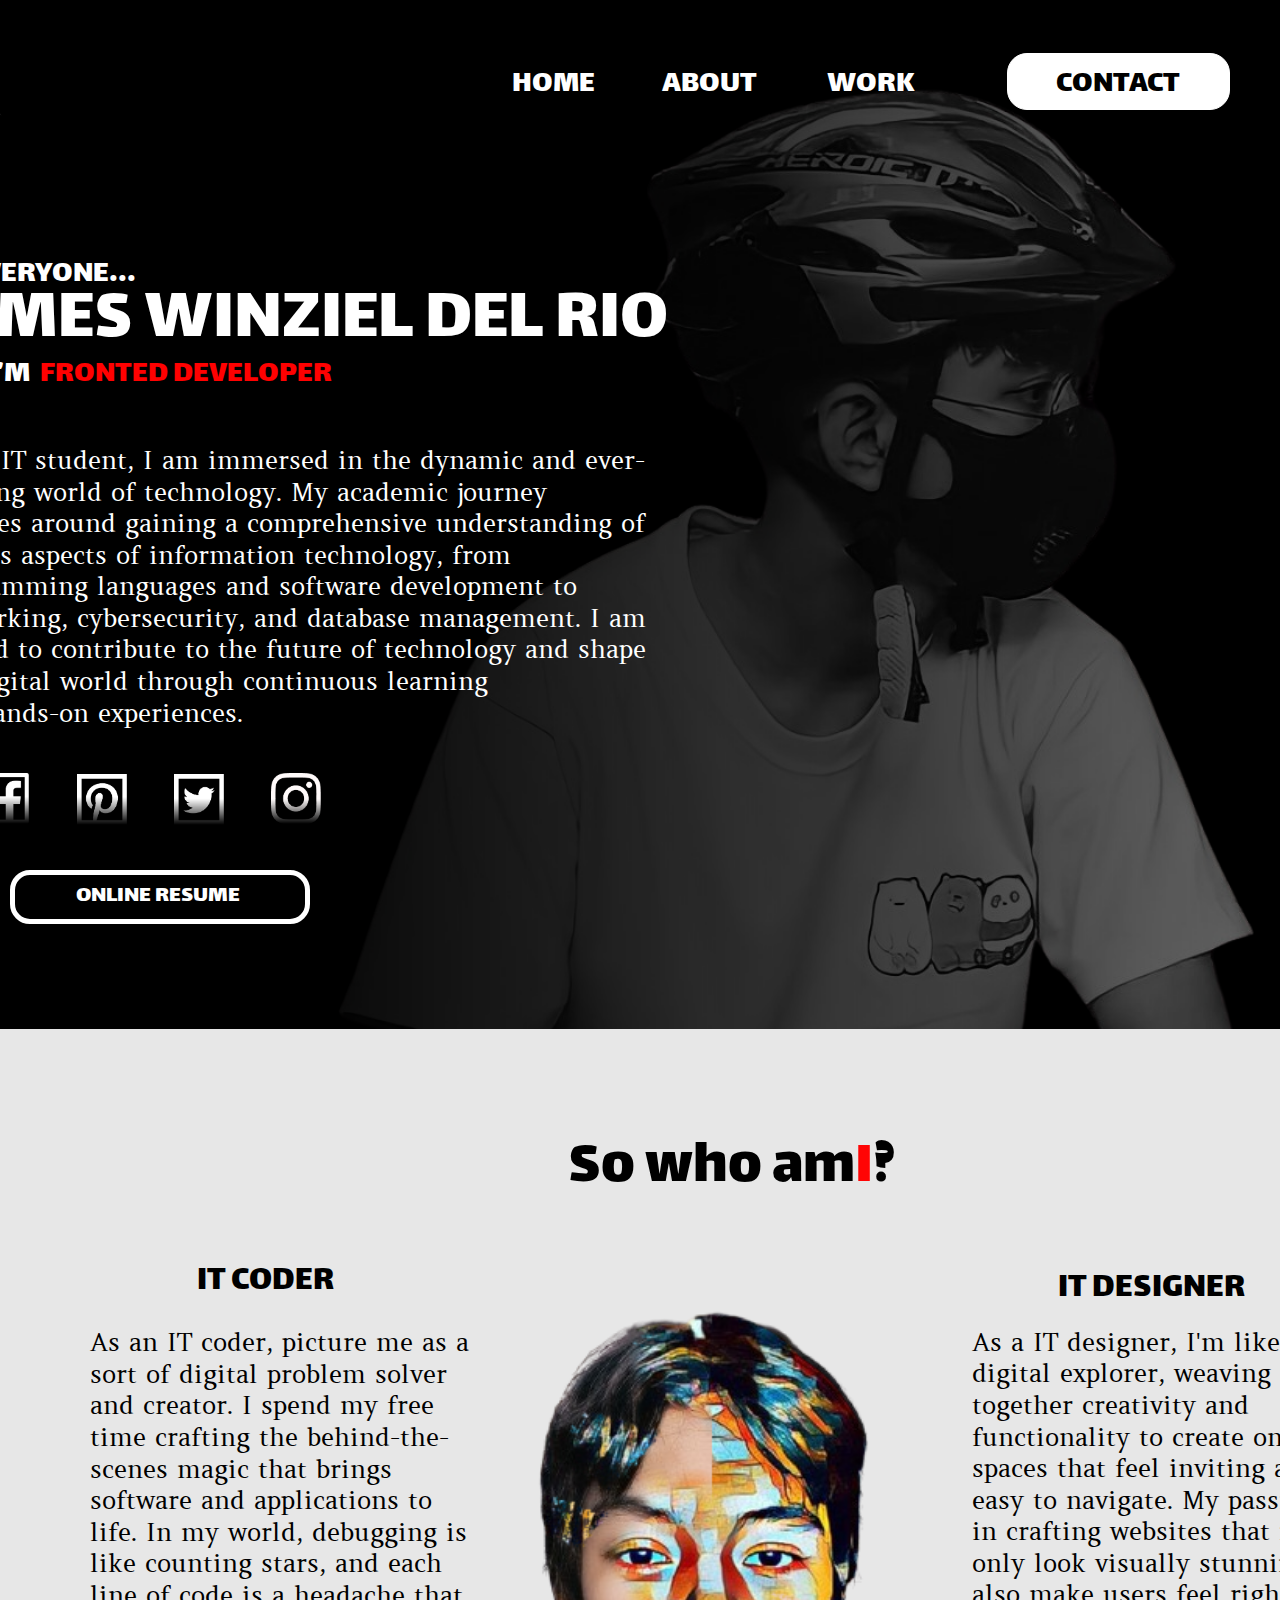
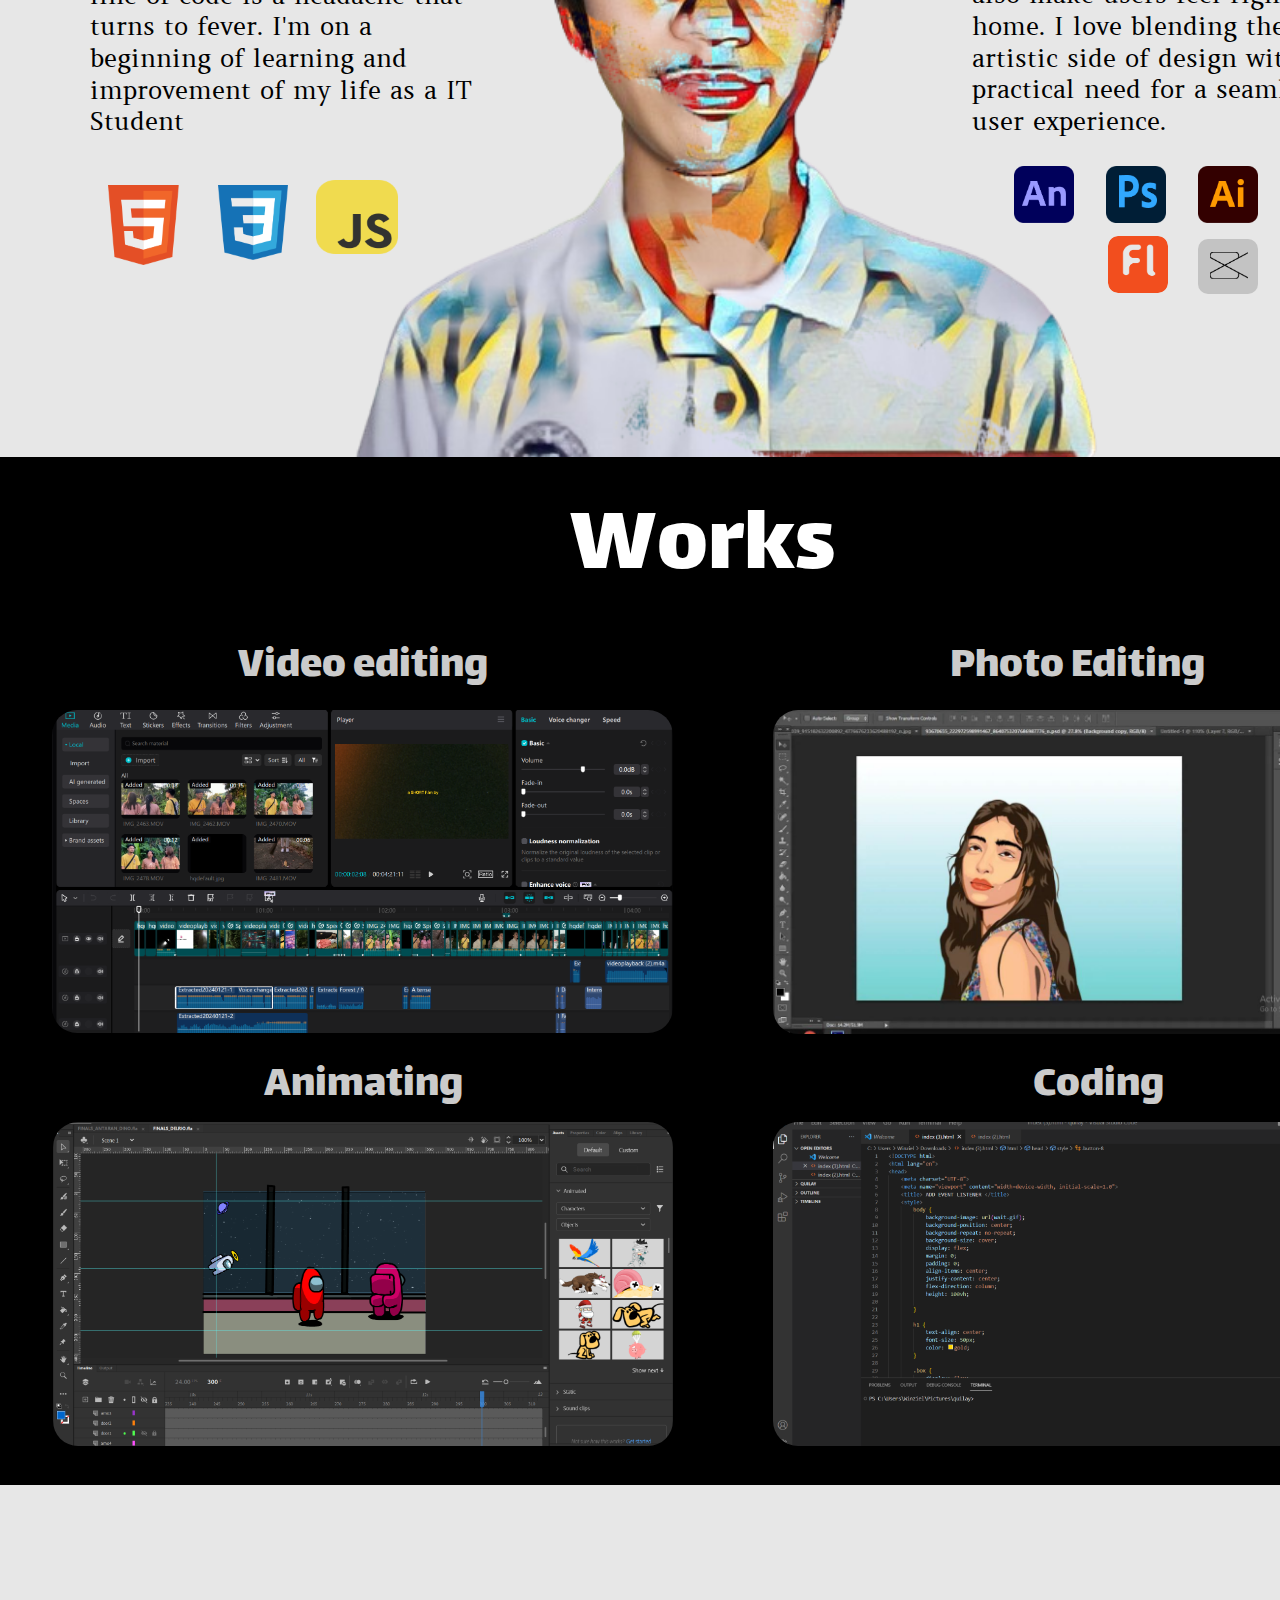
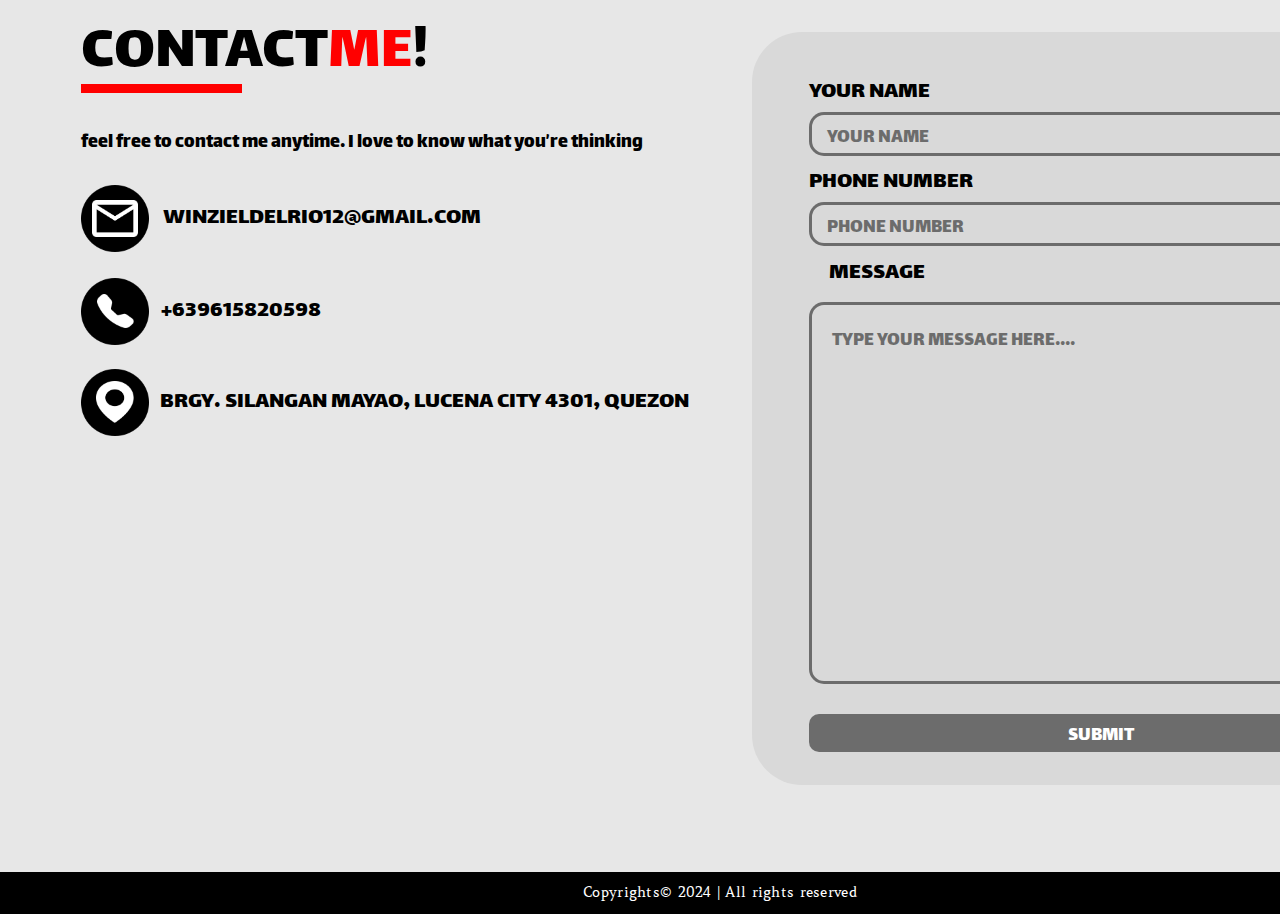
==== index.html @ fffbf151 "Rename desktop-1.html to index.html" ====
<!DOCTYPE html>
<html>
<head>
  <meta charset="utf-8" />
  <link rel="icon" href="/favicon.ico" />
  <meta name="viewport" content="width=device-width, initial-scale=1" />
  <meta name="theme-color" content="#000000" />
  <title>Desktop - 1</title>
  <link rel="stylesheet" href="https://fonts.googleapis.com/css?family=Amethysta%3A400"/>
  <link rel="stylesheet" href="https://fonts.googleapis.com/css?family=Source+Sans+Pro%3A400"/>
  <link rel="stylesheet" href="https://fonts.googleapis.com/css?family=Lalezar%3A400"/>
  <link rel="stylesheet" href="./styles/desktop-1.css"/>
</head>
<body>
<div class="desktop-1-H3V">
  <div class="auto-group-egsj-h7D">
    <img class="photo1707725304-removebg-1-MLB" src="./assets/photo1707725304-removebg-1.png"/>
    <img class="e7bb11e947488175ba7b4ef4b7cc-removebg-preview-1-2SK" src="./assets/e7bb11e947488175ba7b4ef4b7cc-removebg-preview-1.png"/>
    <p class="[base64]">
    As an IT student, I am immersed in the dynamic and ever-evolving world of technology. My academic journey revolves around gaining a comprehensive  understanding of various aspects of information technology, from programming languages and software development to networking, cybersecurity, and database management.  I am excited to contribute to the future of technology and shape the digital world through continuous learning 
    <br/>
    and hands-on experiences.
    </p>
    <p class="hi-everyone-Bc3">HI!  EVERYONE...</p>
    <p class="and-im-web-designe-HQB">AND I’M  </p>
    <p class="james-winziel-del-rio-Aym">JAMES WINZIEL DEL RIO</p>
    <p class="home-sdH">HOME</p>
    <p class="about-aGo">ABOUT</p>
    <p class="work-HBD">WORK</p>
    <p class="online-resume-z5d"> ONLINE RESUME</p>
    <div class="rectangle-7-Vo5">
    </div>
    <p class="fronted-developer-o35">FRONTED DEVELOPER</p>
    <img class="vector-JkX" src="./assets/vector-vjh.png"/>
    <img class="vector-pis" src="./assets/vector-Mxb.png"/>
    <img class="vector-jaw" src="./assets/vector-UCw.png"/>
    <img class="vector-Gqm" src="./assets/vector-yTd.png"/>
    <div class="rectangle-2-cPq">
    </div>
    <p class="contact-JnT">CONTACT</p>
  </div>
  <div class="auto-group-jddh-cYF">
    <p class="so-who-am-i-KSf">
      <span class="so-who-am-i-KSf-sub-0">So who am </span>
      <span class="so-who-am-i-KSf-sub-1">I</span>
      <span class="so-who-am-i-KSf-sub-2">?</span>
    </p>
    <div class="auto-group-ouew-gK9">
      <img class="photo16961594651-removebg-preview-1-D4B" src="./assets/photo16961594651-removebg-preview-1.png"/>
      <p class="it-designer-imd">IT DESIGNER</p>
      <p class="it-coder-dNo">IT CODER</p>
      <p class="[base64]">
      
      <br/>
      As a IT designer, I&#39;m like a digital explorer, weaving together creativity and functionality to create online spaces that feel inviting and easy to navigate. My passion lies in crafting websites that not only look visually stunning but also make users feel right at home. I love blending the artistic side of design with the practical need for a seamless user experience.
      </p>
      <p class="[base64]">As an IT coder, picture me as a sort of digital problem solver and creator. I spend my free time crafting the behind-the-scenes magic that brings software and applications to life. In my world, debugging is like counting stars, and each line of code is a headache that turns to fever. I&#39;m on a beginning of learning and improvement of my life as a IT Student</p>
      <img class="vscode-icons-file-type-html-3zF" src="./assets/vscode-icons-file-type-html.png"/>
      <img class="skill-icons-javascript-yN7" src="./assets/skill-icons-javascript.png"/>
      <img class="vscode-icons-file-type-css-uFm" src="./assets/vscode-icons-file-type-css.png"/>
      <div class="logos-adobe-animate-dSf">
        <img class="vector-L6B" src="./assets/vector-SbH.png"/>
      </div>
      <div class="devicon-photoshop-f8T">
        <img class="vector-Mmy" src="./assets/vector-Cmd.png"/>
      </div>
      <div class="logos-adobe-illustrator-hL3">
        <img class="vector-QET" src="./assets/vector-ixX.png"/>
      </div>
      <div class="logos-adobe-after-effects-8w9">
        <img class="vector-FF5" src="./assets/vector-B7u.png"/>
      </div>
      <div class="rectangle-9-nko">
      </div>
      <img class="arcticons-capcut-uqR" src="./assets/arcticons-capcut.png"/>
      <img class="file-icons-adobe-flash-FPV" src="./assets/file-icons-adobe-flash.png"/>
      <img class="arcticons-kinemaster-AmM" src="./assets/arcticons-kinemaster.png"/>
    </div>
  </div>
  <p class="works-svf">Works</p>
  <div class="auto-group-myvj-Qfh">
    <div class="auto-group-b5bm-LJT">
      <p class="video-editing-qm1">Video editing</p>
      <p class="photo-editing-AoH">Photo Editing</p>
    </div>
    <div class="auto-group-pnw9-Jeb">
      <img class="screenshot-2024-02-13-112537-1-rg7" src="./assets/screenshot-2024-02-13-112537-1.png"/>
      <img class="photo1695533827-8-1-yEw" src="./assets/photo1695533827-8-1.png"/>
    </div>
    <div class="auto-group-utph-tco">
      <p class="animating-oDy">Animating</p>
      <p class="coding-Ki7">Coding</p>
    </div>
    <div class="auto-group-1zhd-ri3">
      <img class="screenshot-2024-02-13-114712-1-QDm" src="./assets/screenshot-2024-02-13-114712-1.png"/>
      <img class="screenshot-2024-02-13-114251-1-W1u" src="./assets/screenshot-2024-02-13-114251-1.png"/>
    </div>
  </div>
  <div class="auto-group-te1v-2W3">
    <div class="auto-group-23jx-xuV">
      <div class="auto-group-vgwy-Ucw">
        <div class="auto-group-dhpk-cUF">
          <div class="auto-group-mkmm-9yy">
            <p class="contact-me-Sbh">
              <span class="contact-me-Sbh-sub-0">CONTACT </span>
              <span class="contact-me-Sbh-sub-1">ME</span>
              <span class="contact-me-Sbh-sub-2">!</span>
            </p>
            <div class="rectangle-12-zv3">
            </div>
          </div>
          <p class="feel-free-to-contact-me-anytime-i-love-to-know-what-youre-thinking-voh">feel free to contact me anytime. I love  to know what you’re thinking</p>
          <div class="auto-group-dfdr-2rj">
            <div class="auto-group-kmxm-ZLs">
              <img class="vector-VkK" src="./assets/vector-r9D.png"/>
            </div>
            <p class="winzieldelrio12gmailcom-dLj">WINZIELDELRIO12@GMAIL.COM</p>
          </div>
          <div class="auto-group-wutt-kAT">
            <div class="auto-group-nfmq-gpo">
              <img class="bi-telephone-fill-RGb" src="./assets/bi-telephone-fill.png"/>
            </div>
            <p class="item-639615820598-8wh">+639615820598</p>
          </div>
        </div>
        <div class="auto-group-ppej-FWX">
          <div class="auto-group-kmfm-QPR">
            <img class="vector-Lns" src="./assets/vector.png"/>
          </div>
          <p class="brgy-silangan-mayao-lucena-city-4301-quezon-V9y">BRGY. SILANGAN MAYAO, LUCENA CITY 4301, QUEZON </p>
        </div>
      </div>
      <div class="message-box-PWF">
        <p class="your-name-Was">YOUR NAME</p>
        <p class="phone-number-1Xd">PHONE NUMBER</p>
        <p class="message-igw">MESSAGE </p>
        <div class="auto-group-iqsf-S79">YOUR NAME</div>
        <div class="auto-group-unxp-TY3">PHONE NUMBER</div>
        <div class="auto-group-xjy3-6qu">TYPE YOUR MESSAGE HERE....</div>
        <div class="auto-group-mtfq-ZUb">
          <div class="rectangle-17-tmm">
          </div>
          <p class="submit-2NB">SUBMIT</p>
        </div>
      </div>
    </div>
    <div class="auto-group-w1ts-hjD">Copyrights© 2024 | All rights reserved </div>
  </div>
</div>
</body>
---- styles/desktop-1.css ----
html {
	font-size:62.5%;
}
* {
	margin: 0;
	padding: 0;
}
ul, li {
	list-style: none;
}
input {
	border: none;
}
body {
  width: 144rem;
}.desktop-1-H3V {
  width: 100%;
  overflow: hidden;
  position: relative;
  align-items: center;
  display: flex;
  flex-direction: column;
  background-color: #000000;
}
.desktop-1-H3V .auto-group-egsj-h7D {
  width: 172.1rem;
  height: 102.9rem;
  position: relative;
  flex-shrink: 0;
}
.desktop-1-H3V .auto-group-egsj-h7D .photo1707725304-removebg-1-MLB {
  width: 144rem;
  height: 102.4rem;
  position: absolute;
  left: 28.1rem;
  top: 0.5rem;
  object-fit: cover;
  vertical-align: top;
}
.desktop-1-H3V .auto-group-egsj-h7D .e7bb11e947488175ba7b4ef4b7cc-removebg-preview-1-2SK {
  width: 20rem;
  height: 20rem;
  position: absolute;
  left: 0;
  top: 0;
  object-fit: cover;
  vertical-align: top;
}
.desktop-1-H3V .auto-group-egsj-h7D .[base64] {
  width: 72.6rem;
  height: 28.5rem;
  position: absolute;
  left: 6.4rem;
  top: 44.6rem;
  font-size: 2.5rem;
  font-weight: 400;
  line-height: 1.2625;
  color: #ffffff;
  font-family: Amethysta, 'Source Sans Pro';
}
.desktop-1-H3V .auto-group-egsj-h7D .hi-everyone-Bc3 {
  width: 22.1rem;
  height: 5.1rem;
  position: absolute;
  left: 6.5rem;
  top: 25rem;
  font-size: 3.2rem;
  font-weight: 400;
  line-height: 1.5675;
  color: #ffffff;
  font-family: Lalezar, 'Source Sans Pro';
  white-space: nowrap;
}
.desktop-1-H3V .auto-group-egsj-h7D .and-im-web-designe-HQB {
  width: 12.7rem;
  height: 5.1rem;
  position: absolute;
  left: 6.5rem;
  top: 35rem;
  font-size: 3.2rem;
  font-weight: 400;
  line-height: 1.5675;
  color: #ffffff;
  font-family: Lalezar, 'Source Sans Pro';
  white-space: nowrap;
}
.desktop-1-H3V .auto-group-egsj-h7D .james-winziel-del-rio-Aym {
  width: 77.1rem;
  height: 11.8rem;
  position: absolute;
  left: 6.4rem;
  top: 26.3rem;
  font-size: 7.5rem;
  font-weight: 400;
  line-height: 1.5675;
  color: #ffffff;
  font-family: Lalezar, 'Source Sans Pro';
  white-space: nowrap;
}
.desktop-1-H3V .auto-group-egsj-h7D .home-sdH {
  width: 8.3rem;
  height: 5.1rem;
  position: absolute;
  left: 65.2rem;
  top: 6rem;
  font-size: 3.2rem;
  font-weight: 400;
  line-height: 1.5675;
  color: #ffffff;
  font-family: Lalezar, 'Source Sans Pro';
  white-space: nowrap;
}
.desktop-1-H3V .auto-group-egsj-h7D .about-aGo {
  width: 9.5rem;
  height: 5.1rem;
  cursor: pointer;
  position: absolute;
  left: 80.2rem;
  top: 6rem;
  font-size: 3.2rem;
  font-weight: 400;
  line-height: 1.5675;
  color: #ffffff;
  font-family: Lalezar, 'Source Sans Pro';
  white-space: nowrap;
}
.desktop-1-H3V .auto-group-egsj-h7D .work-HBD {
  width: 8.7rem;
  height: 5.1rem;
  cursor: pointer;
  position: absolute;
  left: 96.7rem;
  top: 6rem;
  font-size: 3.2rem;
  font-weight: 400;
  line-height: 1.5675;
  color: #ffffff;
  font-family: Lalezar, 'Source Sans Pro';
  white-space: nowrap;
}
.desktop-1-H3V .auto-group-egsj-h7D .online-resume-z5d {
  width: 16.7rem;
  height: 3.8rem;
  position: absolute;
  left: 21.6rem;
  top: 87.8rem;
  font-size: 2.4rem;
  font-weight: 400;
  line-height: 1.5675;
  color: #ffffff;
  font-family: Lalezar, 'Source Sans Pro';
  white-space: nowrap;
}
.desktop-1-H3V .auto-group-egsj-h7D .rectangle-7-Vo5 {
  width: 30rem;
  height: 5.4rem;
  position: absolute;
  left: 15rem;
  top: 87rem;
  border: solid 0.5rem #ffffff;
  box-sizing: border-box;
  border-radius: 2rem;
}
.desktop-1-H3V .auto-group-egsj-h7D .fronted-developer-o35 {
  width: 29.3rem;
  height: 5.1rem;
  position: absolute;
  left: 18rem;
  top: 35rem;
  font-size: 3.2rem;
  font-weight: 400;
  line-height: 1.5675;
  color: #ff0101;
  font-family: Lalezar, 'Source Sans Pro';
  white-space: nowrap;
}
.desktop-1-H3V .auto-group-egsj-h7D .vector-JkX {
  width: 5.0781rem;
  height: 5.0781rem;
  cursor: pointer;
  position: absolute;
  left: 11.9rem;
  top: 77.3rem;
  object-fit: contain;
  vertical-align: top;
}
.desktop-1-H3V .auto-group-egsj-h7D .vector-pis {
  width: 5.0188rem;
  height: 5.0875rem;
  cursor: pointer;
  position: absolute;
  left: 21.7rem;
  top: 77.4rem;
  object-fit: contain;
  vertical-align: top;
}
.desktop-1-H3V .auto-group-egsj-h7D .vector-jaw {
  width: 5.0188rem;
  height: 5.0875rem;
  cursor: pointer;
  position: absolute;
  left: 31.4rem;
  top: 77.4rem;
  object-fit: contain;
  vertical-align: top;
}
.desktop-1-H3V .auto-group-egsj-h7D .vector-Gqm {
  width: 5.0748rem;
  height: 5.1528rem;
  cursor: pointer;
  position: absolute;
  left: 41.1rem;
  top: 77.3rem;
  object-fit: contain;
  vertical-align: top;
}
.desktop-1-H3V .auto-group-egsj-h7D .rectangle-2-cPq {
  width: 22.3rem;
  height: 5.7rem;
  cursor: pointer;
  position: absolute;
  left: 114.7rem;
  top: 5.3rem;
  border: solid 0.1rem #ffffff;
  box-sizing: border-box;
  background-color: #ffffff;
  border-radius: 2rem;
}
.desktop-1-H3V .auto-group-egsj-h7D .contact-JnT {
  width: 12.4rem;
  height: 5.1rem;
  position: absolute;
  left: 119.6rem;
  top: 6rem;
  font-size: 3.2rem;
  font-weight: 400;
  line-height: 1.5675;
  color: #000000;
  font-family: Lalezar, 'Source Sans Pro';
  white-space: nowrap;
}
.desktop-1-H3V .auto-group-jddh-cYF {
  margin-bottom: 1.7rem;
  box-sizing: border-box;
  padding: 9rem 6.5rem 0rem 9rem;
  width: 100%;
  align-items: center;
  display: flex;
  flex-direction: column;
  background-color: #e7e7e7;
  flex-shrink: 0;
}
.desktop-1-H3V .auto-group-jddh-cYF .so-who-am-i-KSf {
  margin: 0rem 0.3rem 3.5rem 0rem;
  font-size: 6.4rem;
  font-weight: 400;
  line-height: 1.5675;
  color: #000000;
  font-family: Lalezar, 'Source Sans Pro';
  white-space: nowrap;
  display: flex;
  align-items: baseline;
  flex-shrink: 0;
}
.desktop-1-H3V .auto-group-jddh-cYF .so-who-am-i-KSf .so-who-am-i-KSf-sub-0 {
}
.desktop-1-H3V .auto-group-jddh-cYF .so-who-am-i-KSf .so-who-am-i-KSf-sub-1 {
  font-size: 6.4rem;
  font-weight: 400;
  line-height: 1.5675;
  color: #ff0505;
  font-family: Lalezar, 'Source Sans Pro';
}
.desktop-1-H3V .auto-group-jddh-cYF .so-who-am-i-KSf .so-who-am-i-KSf-sub-2 {
}
.desktop-1-H3V .auto-group-jddh-cYF .auto-group-ouew-gK9 {
  width: 100%;
  height: 80.3rem;
  position: relative;
  flex-shrink: 0;
}
.desktop-1-H3V .auto-group-jddh-cYF .auto-group-ouew-gK9 .photo16961594651-removebg-preview-1-D4B {
  width: 75.7rem;
  height: 79.4rem;
  position: absolute;
  left: 25.2rem;
  top: 0.9rem;
  object-fit: cover;
  vertical-align: top;
}
.desktop-1-H3V .auto-group-jddh-cYF .auto-group-ouew-gK9 .it-designer-imd {
  width: 19rem;
  height: 5.7rem;
  position: absolute;
  left: 96.8rem;
  top: 0.7rem;
  font-size: 3.6rem;
  font-weight: 400;
  line-height: 1.5675;
  color: #000000;
  font-family: Lalezar, 'Source Sans Pro';
  white-space: nowrap;
}
.desktop-1-H3V .auto-group-jddh-cYF .auto-group-ouew-gK9 .it-coder-dNo {
  width: 14.1rem;
  height: 5.7rem;
  position: absolute;
  left: 10.7rem;
  top: 0;
  font-size: 3.6rem;
  font-weight: 400;
  line-height: 1.5675;
  color: #000000;
  font-family: Lalezar, 'Source Sans Pro';
  white-space: nowrap;
}
.desktop-1-H3V .auto-group-jddh-cYF .auto-group-ouew-gK9 .[base64] {
  width: 40.3rem;
  height: 44.2rem;
  position: absolute;
  left: 88.2rem;
  top: 4.2rem;
  font-size: 2.5rem;
  font-weight: 400;
  line-height: 1.2625;
  color: #000000;
  font-family: Amethysta, 'Source Sans Pro';
}
.desktop-1-H3V .auto-group-jddh-cYF .auto-group-ouew-gK9 .[base64] {
  width: 38.3rem;
  height: 41.1rem;
  position: absolute;
  left: 0;
  top: 7.4rem;
  font-size: 2.5rem;
  font-weight: 400;
  line-height: 1.2625;
  color: #000000;
  font-family: Amethysta, 'Source Sans Pro';
}
.desktop-1-H3V .auto-group-jddh-cYF .auto-group-ouew-gK9 .vscode-icons-file-type-html-3zF {
  width: 7.1755rem;
  height: 7.9625rem;
  position: absolute;
  left: 1.7622rem;
  top: 53.0688rem;
  object-fit: contain;
  vertical-align: top;
}
.desktop-1-H3V .auto-group-jddh-cYF .auto-group-ouew-gK9 .skill-icons-javascript-yN7 {
  width: 8.2rem;
  height: 7.4rem;
  position: absolute;
  left: 22.6rem;
  top: 52.6rem;
  object-fit: contain;
  vertical-align: top;
}
.desktop-1-H3V .auto-group-jddh-cYF .auto-group-ouew-gK9 .vscode-icons-file-type-css-uFm {
  width: 7.0978rem;
  height: 7.525rem;
  position: absolute;
  left: 12.7511rem;
  top: 53.0375rem;
  object-fit: contain;
  vertical-align: top;
}
.desktop-1-H3V .auto-group-jddh-cYF .auto-group-ouew-gK9 .logos-adobe-animate-dSf {
  box-sizing: border-box;
  padding: 1.463rem 0.755rem 1.678rem 0.755rem;
  width: 6rem;
  height: 5.6909rem;
  position: absolute;
  left: 92.4rem;
  top: 51.2rem;
  overflow: hidden;
  background-size: cover;
  background-repeat: no-repeat;
  background-position: center;
  background-image: url('../assets/vector-6rb.png');
}
.desktop-1-H3V .auto-group-jddh-cYF .auto-group-ouew-gK9 .logos-adobe-animate-dSf .vector-L6B {
  width: 4.4896rem;
  height: 2.5501rem;
  object-fit: contain;
  vertical-align: top;
}
.desktop-1-H3V .auto-group-jddh-cYF .auto-group-ouew-gK9 .devicon-photoshop-f8T {
  box-sizing: border-box;
  padding: 0.9rem 0.9rem 1.5rem 1.3rem;
  width: 6rem;
  height: 5.7rem;
  position: absolute;
  left: 101.6rem;
  top: 51.2rem;
  overflow: hidden;
  background-size: cover;
  background-repeat: no-repeat;
  background-position: center;
  background-image: url('../assets/vector-Nsh.png');
}
.desktop-1-H3V .auto-group-jddh-cYF .auto-group-ouew-gK9 .devicon-photoshop-f8T .vector-Mmy {
  width: 3.8rem;
  height: 3.3rem;
  object-fit: contain;
  vertical-align: top;
}
.desktop-1-H3V .auto-group-jddh-cYF .auto-group-ouew-gK9 .logos-adobe-illustrator-hL3 {
  box-sizing: border-box;
  padding: 1.262rem 1.438rem 1.669rem 1.238rem;
  width: 6rem;
  height: 5.6909rem;
  position: absolute;
  left: 110.8rem;
  top: 51.2rem;
  overflow: hidden;
  background-size: cover;
  background-repeat: no-repeat;
  background-position: center;
  background-image: url('../assets/vector-8zb.png');
}
.desktop-1-H3V .auto-group-jddh-cYF .auto-group-ouew-gK9 .logos-adobe-illustrator-hL3 .vector-QET {
  width: 3.3236rem;
  height: 2.7608rem;
  object-fit: contain;
  vertical-align: top;
}
.desktop-1-H3V .auto-group-jddh-cYF .auto-group-ouew-gK9 .logos-adobe-after-effects-8w9 {
  box-sizing: border-box;
  padding: 1.461rem 0.853rem 1.629rem 0.741rem;
  width: 6rem;
  height: 5.6909rem;
  position: absolute;
  left: 120rem;
  top: 51.2rem;
  overflow: hidden;
  background-size: cover;
  background-repeat: no-repeat;
  background-position: center;
  background-image: url('../assets/vector-ZPV.png');
}
.desktop-1-H3V .auto-group-jddh-cYF .auto-group-ouew-gK9 .logos-adobe-after-effects-8w9 .vector-FF5 {
  width: 4.4062rem;
  height: 2.6005rem;
  object-fit: contain;
  vertical-align: top;
}
.desktop-1-H3V .auto-group-jddh-cYF .auto-group-ouew-gK9 .rectangle-9-nko {
  width: 6rem;
  height: 5.5151rem;
  position: absolute;
  left: 110.8rem;
  top: 58.4408rem;
  background-color: #c3c3c3;
  border-radius: 1rem;
}
.desktop-1-H3V .auto-group-jddh-cYF .auto-group-ouew-gK9 .arcticons-capcut-uqR {
  width: 3.9rem;
  height: 2.646rem;
  position: absolute;
  left: 111.95rem;
  top: 59.7786rem;
  object-fit: contain;
  vertical-align: top;
}
.desktop-1-H3V .auto-group-jddh-cYF .auto-group-ouew-gK9 .file-icons-adobe-flash-FPV {
  width: 6rem;
  height: 5.7rem;
  position: absolute;
  left: 101.8rem;
  top: 58.2rem;
  object-fit: contain;
  vertical-align: top;
  border-radius: 1rem;
}
.desktop-1-H3V .auto-group-jddh-cYF .auto-group-ouew-gK9 .arcticons-kinemaster-AmM {
  width: 6rem;
  height: 5.7rem;
  position: absolute;
  left: 120rem;
  top: 58.2rem;
  object-fit: contain;
  vertical-align: top;
}
.desktop-1-H3V .works-svf {
  margin-right: 3.7rem;
  font-size: 9.6rem;
  font-weight: 400;
  line-height: 1.5675;
  color: #ffffff;
  font-family: Lalezar, 'Source Sans Pro';
  white-space: nowrap;
  flex-shrink: 0;
}
.desktop-1-H3V .auto-group-myvj-Qfh {
  box-sizing: border-box;
  padding: 0.7rem 4.7rem 3.9rem 5.2rem;
  width: 100%;
  align-items: center;
  display: flex;
  flex-direction: column;
  flex-shrink: 0;
}
.desktop-1-H3V .auto-group-myvj-Qfh .auto-group-b5bm-LJT {
  margin: 0rem 17.8rem 0.8rem 18.6rem;
  width: calc(100% - 36.4rem);
  display: flex;
  align-items: center;
  flex-shrink: 0;
}
.desktop-1-H3V .auto-group-myvj-Qfh .auto-group-b5bm-LJT .video-editing-qm1 {
  margin-right: 46.2rem;
  font-size: 4.5rem;
  font-weight: 400;
  line-height: 1.5675;
  color: #cbcbcb;
  font-family: Lalezar, 'Source Sans Pro';
  white-space: nowrap;
  flex-shrink: 0;
}
.desktop-1-H3V .auto-group-myvj-Qfh .auto-group-b5bm-LJT .photo-editing-AoH {
  font-size: 4.5rem;
  font-weight: 400;
  line-height: 1.5675;
  color: #cbcbcb;
  font-family: Lalezar, 'Source Sans Pro';
  white-space: nowrap;
  flex-shrink: 0;
}
.desktop-1-H3V .auto-group-myvj-Qfh .auto-group-pnw9-Jeb {
  margin-bottom: 1.7rem;
  width: 100%;
  display: flex;
  align-items: flex-start;
  flex-shrink: 0;
}
.desktop-1-H3V .auto-group-myvj-Qfh .auto-group-pnw9-Jeb .screenshot-2024-02-13-112537-1-rg7 {
  margin-right: 10rem;
  width: 62.1rem;
  height: 32.3rem;
  object-fit: cover;
  vertical-align: top;
  border-radius: 2.5rem;
  flex-shrink: 0;
}
.desktop-1-H3V .auto-group-myvj-Qfh .auto-group-pnw9-Jeb .photo1695533827-8-1-yEw {
  width: 62rem;
  height: 32.4rem;
  object-fit: cover;
  vertical-align: top;
  border-radius: 2.5rem;
  flex-shrink: 0;
}
.desktop-1-H3V .auto-group-myvj-Qfh .auto-group-utph-tco {
  margin: 0rem 22.8rem 0rem 21.2rem;
  width: calc(100% - 44rem);
  display: flex;
  align-items: center;
  flex-shrink: 0;
}
.desktop-1-H3V .auto-group-myvj-Qfh .auto-group-utph-tco .animating-oDy {
  margin-right: 57rem;
  font-size: 4.5rem;
  font-weight: 400;
  line-height: 1.5675;
  color: #cbcbcb;
  font-family: Lalezar, 'Source Sans Pro';
  white-space: nowrap;
  flex-shrink: 0;
}
.desktop-1-H3V .auto-group-myvj-Qfh .auto-group-utph-tco .coding-Ki7 {
  font-size: 4.5rem;
  font-weight: 400;
  line-height: 1.5675;
  color: #cbcbcb;
  font-family: Lalezar, 'Source Sans Pro';
  white-space: nowrap;
  flex-shrink: 0;
}
.desktop-1-H3V .auto-group-myvj-Qfh .auto-group-1zhd-ri3 {
  margin: 0 0.1rem;
  width: calc(100% - 0.2rem);
  display: flex;
  align-items: center;
  flex-shrink: 0;
}
.desktop-1-H3V .auto-group-myvj-Qfh .auto-group-1zhd-ri3 .screenshot-2024-02-13-114712-1-QDm {
  margin-right: 10rem;
  width: 62rem;
  height: 32.4rem;
  object-fit: cover;
  vertical-align: top;
  border-radius: 2.5rem;
  flex-shrink: 0;
}
.desktop-1-H3V .auto-group-myvj-Qfh .auto-group-1zhd-ri3 .screenshot-2024-02-13-114251-1-W1u {
  width: 61.9rem;
  height: 32.4rem;
  object-fit: cover;
  vertical-align: top;
  border-radius: 2.5rem;
  flex-shrink: 0;
}
.desktop-1-H3V .auto-group-te1v-2W3 {
  box-sizing: border-box;
  padding-top: 11.9rem;
  width: 100%;
  align-items: center;
  display: flex;
  flex-direction: column;
  background-color: #e7e7e7;
  flex-shrink: 0;
}
.desktop-1-H3V .auto-group-te1v-2W3 .auto-group-23jx-xuV {
  margin: 0rem 4.9rem 8.7rem 8.1rem;
  width: calc(100% - 13rem);
  display: flex;
  align-items: flex-start;
  flex-shrink: 0;
}
.desktop-1-H3V .auto-group-te1v-2W3 .auto-group-23jx-xuV .auto-group-vgwy-Ucw {
  margin-right: 3.8rem;
  width: 63.3rem;
  align-items: center;
  display: flex;
  flex-direction: column;
  flex-shrink: 0;
}
.desktop-1-H3V .auto-group-te1v-2W3 .auto-group-23jx-xuV .auto-group-vgwy-Ucw .auto-group-dhpk-cUF {
  box-sizing: border-box;
  padding-bottom: 2.4rem;
  width: 100%;
  display: flex;
  flex-direction: column;
  flex-shrink: 0;
}
.desktop-1-H3V .auto-group-te1v-2W3 .auto-group-23jx-xuV .auto-group-vgwy-Ucw .auto-group-dhpk-cUF .auto-group-mkmm-9yy {
  margin-bottom: 2.3rem;
  width: 36.6rem;
  height: 10.1rem;
  position: relative;
  flex-shrink: 0;
}
.desktop-1-H3V .auto-group-te1v-2W3 .auto-group-23jx-xuV .auto-group-vgwy-Ucw .auto-group-dhpk-cUF .auto-group-mkmm-9yy .contact-me-Sbh {
  width: 36.6rem;
  height: 10.1rem;
  position: absolute;
  left: 0;
  top: 0;
  font-size: 6.4rem;
  font-weight: 400;
  line-height: 1.5670000315;
  color: #ffffff;
  font-family: Lalezar, 'Source Sans Pro';
  white-space: nowrap;
  display: flex;
  align-items: baseline;
}
.desktop-1-H3V .auto-group-te1v-2W3 .auto-group-23jx-xuV .auto-group-vgwy-Ucw .auto-group-dhpk-cUF .auto-group-mkmm-9yy .contact-me-Sbh .contact-me-Sbh-sub-0 {
  font-size: 6.4rem;
  font-weight: 400;
  line-height: 1.5675;
  color: #000000;
  font-family: Lalezar, 'Source Sans Pro';
}
.desktop-1-H3V .auto-group-te1v-2W3 .auto-group-23jx-xuV .auto-group-vgwy-Ucw .auto-group-dhpk-cUF .auto-group-mkmm-9yy .contact-me-Sbh .contact-me-Sbh-sub-1 {
  font-size: 6.4rem;
  font-weight: 400;
  line-height: 1.5675;
  color: #ff0000;
  font-family: Lalezar, 'Source Sans Pro';
}
.desktop-1-H3V .auto-group-te1v-2W3 .auto-group-23jx-xuV .auto-group-vgwy-Ucw .auto-group-dhpk-cUF .auto-group-mkmm-9yy .contact-me-Sbh .contact-me-Sbh-sub-2 {
  font-size: 6.4rem;
  font-weight: 400;
  line-height: 1.5675;
  color: #000000;
  font-family: Lalezar, 'Source Sans Pro';
}
.desktop-1-H3V .auto-group-te1v-2W3 .auto-group-23jx-xuV .auto-group-vgwy-Ucw .auto-group-dhpk-cUF .auto-group-mkmm-9yy .rectangle-12-zv3 {
  width: 16.1rem;
  height: 0.9rem;
  position: absolute;
  left: 0;
  top: 8rem;
  background-color: #ff0000;
}
.desktop-1-H3V .auto-group-te1v-2W3 .auto-group-23jx-xuV .auto-group-vgwy-Ucw .auto-group-dhpk-cUF .feel-free-to-contact-me-anytime-i-love-to-know-what-youre-thinking-voh {
  margin-bottom: 2.6rem;
  font-size: 2rem;
  font-weight: 400;
  line-height: 1.5675;
  color: #000000;
  font-family: Lalezar, 'Source Sans Pro';
  white-space: nowrap;
  flex-shrink: 0;
}
.desktop-1-H3V .auto-group-te1v-2W3 .auto-group-23jx-xuV .auto-group-vgwy-Ucw .auto-group-dhpk-cUF .auto-group-dfdr-2rj {
  margin: 0rem 23.1rem 2.6rem 0rem;
  width: calc(100% - 23.1rem);
  height: 6.7rem;
  display: flex;
  align-items: center;
  flex-shrink: 0;
}
.desktop-1-H3V .auto-group-te1v-2W3 .auto-group-23jx-xuV .auto-group-vgwy-Ucw .auto-group-dhpk-cUF .auto-group-dfdr-2rj .auto-group-kmxm-ZLs {
  margin-right: 1.4rem;
  box-sizing: border-box;
  padding: 1.5rem 1.1rem;
  height: 100%;
  background-size: cover;
  background-repeat: no-repeat;
  background-position: center;
  background-image: url('../assets/ellipse-7.png');
  flex-shrink: 0;
}
.desktop-1-H3V .auto-group-te1v-2W3 .auto-group-23jx-xuV .auto-group-vgwy-Ucw .auto-group-dhpk-cUF .auto-group-dfdr-2rj .auto-group-kmxm-ZLs .vector-VkK {
  width: 4.6rem;
  height: 3.7rem;
  object-fit: contain;
  vertical-align: top;
}
.desktop-1-H3V .auto-group-te1v-2W3 .auto-group-23jx-xuV .auto-group-vgwy-Ucw .auto-group-dhpk-cUF .auto-group-dfdr-2rj .winzieldelrio12gmailcom-dLj {
  margin-top: 0.1rem;
  font-size: 2.4rem;
  font-weight: 400;
  line-height: 1.5675;
  color: #000000;
  font-family: Lalezar, 'Source Sans Pro';
  white-space: nowrap;
  flex-shrink: 0;
}
.desktop-1-H3V .auto-group-te1v-2W3 .auto-group-23jx-xuV .auto-group-vgwy-Ucw .auto-group-dhpk-cUF .auto-group-wutt-kAT {
  margin-right: 39.5rem;
  width: calc(100% - 39.5rem);
  height: 6.7rem;
  display: flex;
  align-items: center;
  flex-shrink: 0;
}
.desktop-1-H3V .auto-group-te1v-2W3 .auto-group-23jx-xuV .auto-group-vgwy-Ucw .auto-group-dhpk-cUF .auto-group-wutt-kAT .auto-group-nfmq-gpo {
  margin-right: 1.2rem;
  box-sizing: border-box;
  padding: 1.6rem 1.5rem 1.7rem 1.6rem;
  height: 100%;
  background-size: cover;
  background-repeat: no-repeat;
  background-position: center;
  background-image: url('../assets/ellipse-6.png');
  flex-shrink: 0;
}
.desktop-1-H3V .auto-group-te1v-2W3 .auto-group-23jx-xuV .auto-group-vgwy-Ucw .auto-group-dhpk-cUF .auto-group-wutt-kAT .auto-group-nfmq-gpo .bi-telephone-fill-RGb {
  width: 3.7001rem;
  height: 3.3998rem;
  object-fit: contain;
  vertical-align: top;
}
.desktop-1-H3V .auto-group-te1v-2W3 .auto-group-23jx-xuV .auto-group-vgwy-Ucw .auto-group-dhpk-cUF .auto-group-wutt-kAT .item-639615820598-8wh {
  margin-top: 0.1rem;
  font-size: 2.4rem;
  font-weight: 400;
  line-height: 1.5675;
  color: #000000;
  font-family: Lalezar, 'Source Sans Pro';
  white-space: nowrap;
  flex-shrink: 0;
}
.desktop-1-H3V .auto-group-te1v-2W3 .auto-group-23jx-xuV .auto-group-vgwy-Ucw .auto-group-ppej-FWX {
  width: 100%;
  height: 6.7rem;
  display: flex;
  align-items: center;
  flex-shrink: 0;
}
.desktop-1-H3V .auto-group-te1v-2W3 .auto-group-23jx-xuV .auto-group-vgwy-Ucw .auto-group-ppej-FWX .auto-group-kmfm-QPR {
  margin-right: 1.1rem;
  box-sizing: border-box;
  padding: 1.125rem 1.533rem 1.325rem 1.533rem;
  height: 100%;
  background-size: cover;
  background-repeat: no-repeat;
  background-position: center;
  background-image: url('../assets/ellipse-5.png');
  flex-shrink: 0;
}
.desktop-1-H3V .auto-group-te1v-2W3 .auto-group-23jx-xuV .auto-group-vgwy-Ucw .auto-group-ppej-FWX .auto-group-kmfm-QPR .vector-Lns {
  width: 3.7334rem;
  height: 4.25rem;
  object-fit: contain;
  vertical-align: top;
}
.desktop-1-H3V .auto-group-te1v-2W3 .auto-group-23jx-xuV .auto-group-vgwy-Ucw .auto-group-ppej-FWX .brgy-silangan-mayao-lucena-city-4301-quezon-V9y {
  margin-top: 0.1rem;
  font-size: 2.4rem;
  font-weight: 400;
  line-height: 1.5675;
  color: #000000;
  font-family: Lalezar, 'Source Sans Pro';
  white-space: nowrap;
  flex-shrink: 0;
}
.desktop-1-H3V .auto-group-te1v-2W3 .auto-group-23jx-xuV .message-box-PWF {
  margin-top: 2.8rem;
  width: 63.9rem;
  height: 75.3rem;
  position: relative;
  background-color: #d9d9d9;
  border-radius: 5rem;
  flex-shrink: 0;
}
.desktop-1-H3V .auto-group-te1v-2W3 .auto-group-23jx-xuV .message-box-PWF .your-name-Was {
  width: 12.5rem;
  height: 3.8rem;
  position: absolute;
  left: 5.7rem;
  top: 4.2rem;
  font-size: 2.4rem;
  font-weight: 400;
  line-height: 1.5675;
  color: #000000;
  font-family: Lalezar, 'Source Sans Pro';
  white-space: nowrap;
}
.desktop-1-H3V .auto-group-te1v-2W3 .auto-group-23jx-xuV .message-box-PWF .phone-number-1Xd {
  width: 16.7rem;
  height: 3.8rem;
  position: absolute;
  left: 5.7rem;
  top: 13.2rem;
  font-size: 2.4rem;
  font-weight: 400;
  line-height: 1.5675;
  color: #000000;
  font-family: Lalezar, 'Source Sans Pro';
  white-space: nowrap;
}
.desktop-1-H3V .auto-group-te1v-2W3 .auto-group-23jx-xuV .message-box-PWF .message-igw {
  width: 10.3rem;
  height: 3.8rem;
  position: absolute;
  left: 7.7rem;
  top: 22.3rem;
  font-size: 2.4rem;
  font-weight: 400;
  line-height: 1.5675;
  color: #000000;
  font-family: Lalezar, 'Source Sans Pro';
  white-space: nowrap;
}
.desktop-1-H3V .auto-group-te1v-2W3 .auto-group-23jx-xuV .message-box-PWF .auto-group-iqsf-S79 {
  box-sizing: border-box;
  padding: 0.8rem 1.5rem 0.4rem 1.5rem;
  width: 54.2rem;
  height: 4.4rem;
  position: absolute;
  left: 5.7rem;
  top: 8rem;
  font-size: 2rem;
  font-weight: 400;
  line-height: 1.5675;
  color: rgba(0, 0, 0, 0.5);
  font-family: Lalezar, 'Source Sans Pro';
  white-space: nowrap;
  border: solid 0.3rem rgba(0, 0, 0, 0.5);
  background-color: #d9d9d9;
  border-radius: 1.5rem;
}
.desktop-1-H3V .auto-group-te1v-2W3 .auto-group-23jx-xuV .message-box-PWF .auto-group-unxp-TY3 {
  box-sizing: border-box;
  padding: 0.8rem 1.5rem 0.4rem 1.5rem;
  width: 54.2rem;
  height: 4.4rem;
  position: absolute;
  left: 5.7rem;
  top: 17rem;
  font-size: 2rem;
  font-weight: 400;
  line-height: 1.5675;
  color: rgba(0, 0, 0, 0.5);
  font-family: Lalezar, 'Source Sans Pro';
  white-space: nowrap;
  border: solid 0.3rem rgba(0, 0, 0, 0.5);
  background-color: #d9d9d9;
  border-radius: 1.5rem;
}
.desktop-1-H3V .auto-group-te1v-2W3 .auto-group-23jx-xuV .message-box-PWF .auto-group-xjy3-6qu {
  box-sizing: border-box;
  padding: 2.1rem 2rem;
  width: 54.2rem;
  height: 38.2rem;
  position: absolute;
  left: 5.7rem;
  top: 27rem;
  font-size: 2rem;
  font-weight: 400;
  line-height: 1.5675;
  color: rgba(0, 0, 0, 0.5);
  font-family: Lalezar, 'Source Sans Pro';
  white-space: nowrap;
  border: solid 0.3rem rgba(0, 0, 0, 0.5);
  background-color: #d9d9d9;
  border-radius: 1.5rem;
}
.desktop-1-H3V .auto-group-te1v-2W3 .auto-group-23jx-xuV .message-box-PWF .auto-group-mtfq-ZUb {
  width: 54.2rem;
  height: 3.9rem;
  position: absolute;
  left: 5.7rem;
  top: 68.2rem;
}
.desktop-1-H3V .auto-group-te1v-2W3 .auto-group-23jx-xuV .message-box-PWF .auto-group-mtfq-ZUb .rectangle-17-tmm {
  width: 54.2rem;
  height: 3.8rem;
  position: absolute;
  left: 0;
  top: 0;
  background-color: rgba(0, 0, 0, 0.5);
  border-radius: 1rem;
}
.desktop-1-H3V .auto-group-te1v-2W3 .auto-group-23jx-xuV .message-box-PWF .auto-group-mtfq-ZUb .submit-2NB {
  width: 6.7rem;
  height: 3.2rem;
  position: absolute;
  left: 25.9rem;
  top: 0.7rem;
  font-size: 2rem;
  font-weight: 400;
  line-height: 1.5675;
  color: #ffffff;
  font-family: Lalezar, 'Source Sans Pro';
  white-space: nowrap;
}
.desktop-1-H3V .auto-group-te1v-2W3 .auto-group-w1ts-hjD {
  width: 100%;
  height: 4.2rem;
  font-size: 1.4rem;
  font-weight: 400;
  line-height: 1.2625;
  letter-spacing: 0.028rem;
  color: #ffffff;
  font-family: Amethysta, 'Source Sans Pro';
  white-space: nowrap;
  display: flex;
  align-items: center;
  justify-content: center;
  background-color: #000000;
  flex-shrink: 0;
}
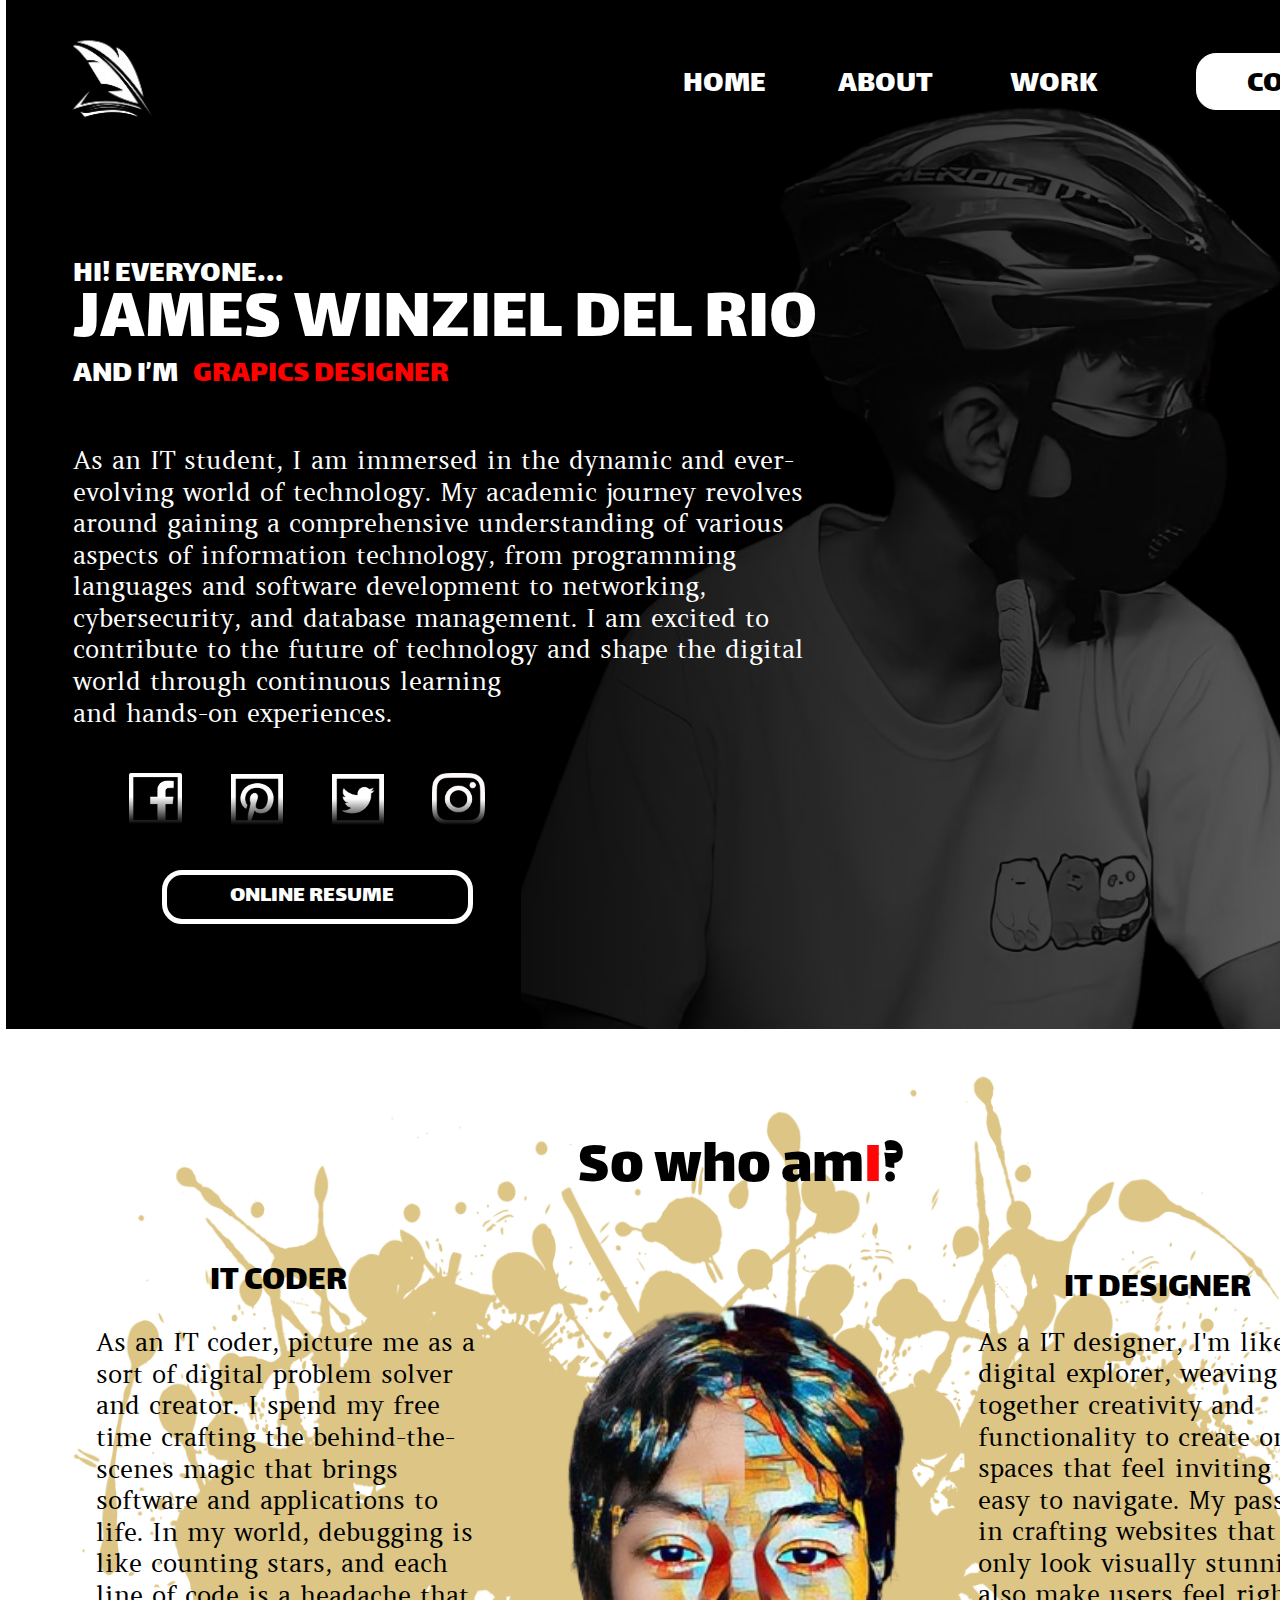
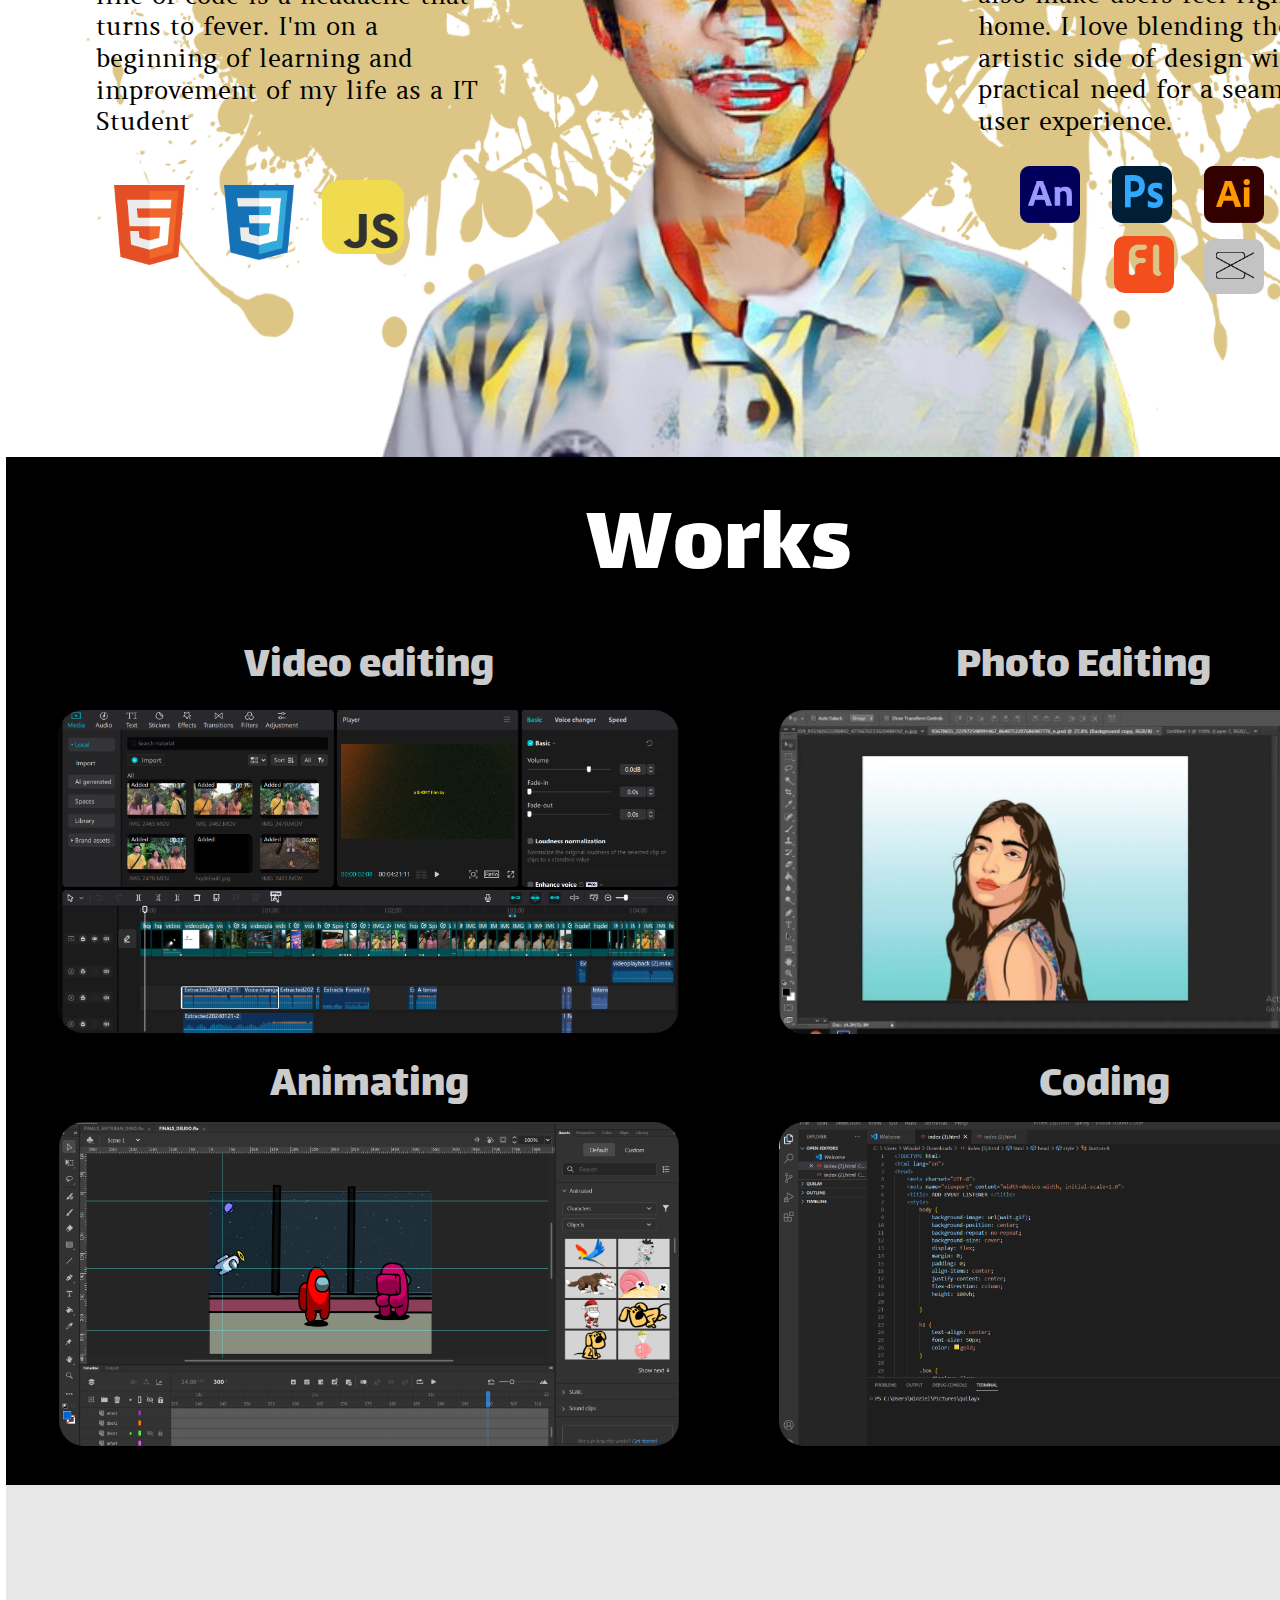
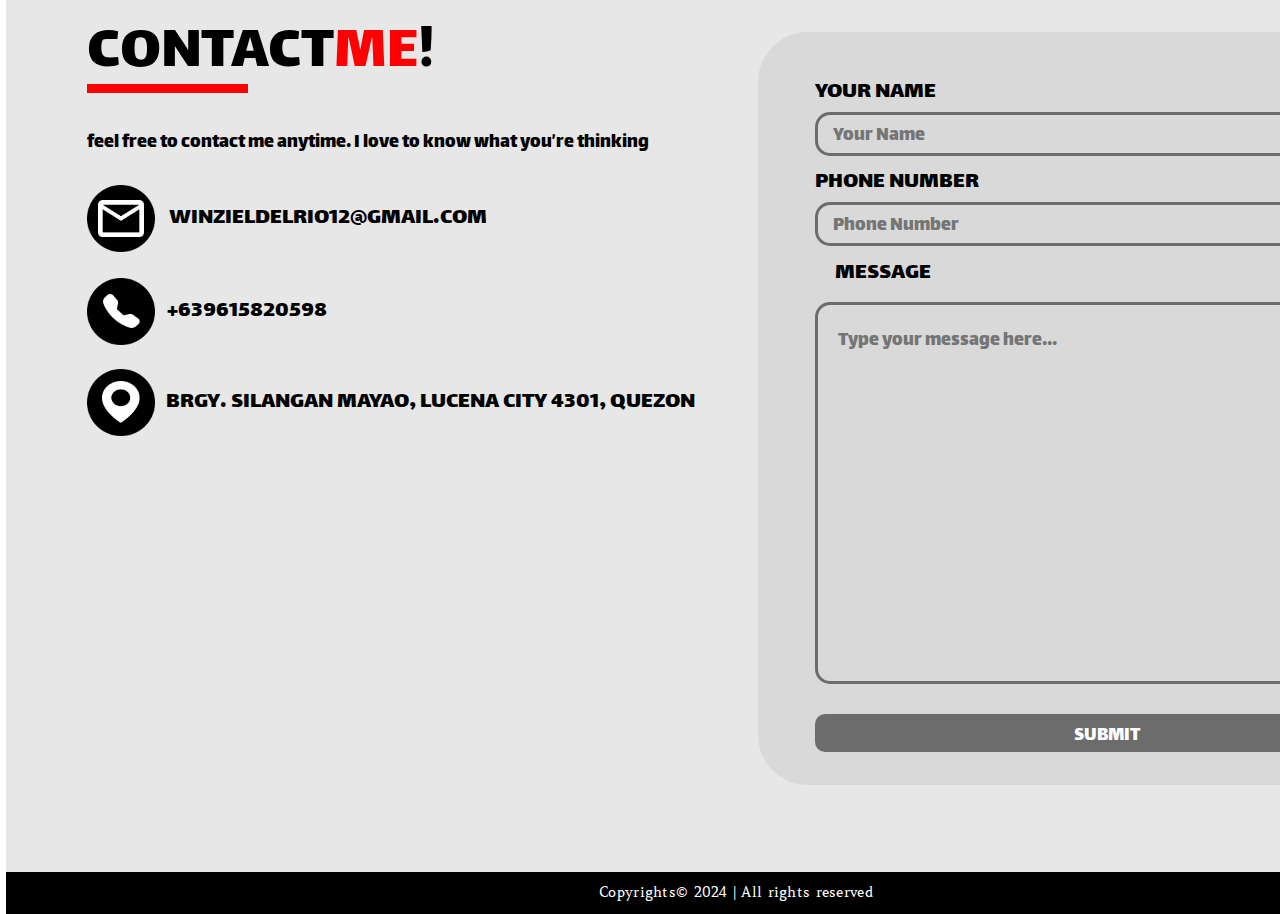
==== commit 86867dcd: "Update index.html" ====
--- a/index.html
+++ b/index.html
@@ -1,6 +1,7 @@
 <!DOCTYPE html>
 <html>
 <head>
+  <title>Delrio Portfolio</title>
   <meta charset="utf-8" />
   <link rel="icon" href="/favicon.ico" />
   <meta name="viewport" content="width=device-width, initial-scale=1" />
@@ -12,139 +13,140 @@
   <link rel="stylesheet" href="./styles/desktop-1.css"/>
 </head>
 <body>
-<div class="desktop-1-H3V">
-  <div class="auto-group-egsj-h7D">
-    <img class="photo1707725304-removebg-1-MLB" src="./assets/photo1707725304-removebg-1.png"/>
-    <img class="e7bb11e947488175ba7b4ef4b7cc-removebg-preview-1-2SK" src="./assets/e7bb11e947488175ba7b4ef4b7cc-removebg-preview-1.png"/>
-    <p class="[base64]">
+<div class="desktop-1-4kF">
+  <div class="auto-group-isg3-gWj">
+    <img class="rectangle-19-Nns" src="./assets/rectangle-19.png"/>
+    <img class="e7bb11e947488175ba7b4ef4b7cc-removebg-preview-1-rCF" src="./assets/e7bb11e947488175ba7b4ef4b7cc-removebg-preview-1.png"/>
+    <p class="[base64]">
     As an IT student, I am immersed in the dynamic and ever-evolving world of technology. My academic journey revolves around gaining a comprehensive  understanding of various aspects of information technology, from programming languages and software development to networking, cybersecurity, and database management.  I am excited to contribute to the future of technology and shape the digital world through continuous learning 
     <br/>
     and hands-on experiences.
     </p>
-    <p class="hi-everyone-Bc3">HI!  EVERYONE...</p>
-    <p class="and-im-web-designe-HQB">AND I’M  </p>
-    <p class="james-winziel-del-rio-Aym">JAMES WINZIEL DEL RIO</p>
-    <p class="home-sdH">HOME</p>
-    <p class="about-aGo">ABOUT</p>
-    <p class="work-HBD">WORK</p>
-    <p class="online-resume-z5d"> ONLINE RESUME</p>
-    <div class="rectangle-7-Vo5">
+    <p class="hi-everyone-EMD">HI!  EVERYONE...</p>
+    <p class="and-im-web-designe-uTM">AND I’M  </p>
+    <p class="james-winziel-del-rio-8qu">JAMES WINZIEL DEL RIO</p>
+    <a class="home-3CB nav" href="#home">HOME</a>
+    <a class="about-Yej nav" href="#about">ABOUT</a>
+    <a class="work-fDZ nav" href="#work">WORK</a>
+    <a class="online-resume-yk3"> ONLINE RESUME</a>
+    <a target="_blank" href="https://jimswinsil.github.io/Online-resume/"> <div class="rectangle-7-Gz3" id="border">
+    </div> </a>
+    <p class="fronted-developer-2rj">GRAPICS DESIGNER</p>
+    <a target="_blank" href="https://www.facebook.com/winziel.delrio.14?mibextid=ZbWKwL"> <img class="vector-wD1" src="./assets/vector-EwH.png"/> </a>
+    <a target="_blank" href="https://pin.it/6Irna1xpD"> <img class="vector-54K" src="./assets/vector-YCw.png"/> </a>
+    <a target="_blank" href="https://www.instagram.com/demzelvez?igsh=MTdqcHRmMWk2OGo4Yw=="> <img class="vector-DAX" src="./assets/vector-pum.png"/> </a>
+    <a target="_blank" href="https://x.com/winzieldelrio14?t=vwYRZfbhIaNxLhJWJDEx3w&s=07"> <img class="vector-Yib" src="./assets/vector-LaK.png"/> </a>
+    <div class="rectangle-2-5yR" id="container">
     </div>
-    <p class="fronted-developer-o35">FRONTED DEVELOPER</p>
-    <img class="vector-JkX" src="./assets/vector-vjh.png"/>
-    <img class="vector-pis" src="./assets/vector-Mxb.png"/>
-    <img class="vector-jaw" src="./assets/vector-UCw.png"/>
-    <img class="vector-Gqm" src="./assets/vector-yTd.png"/>
-    <div class="rectangle-2-cPq">
-    </div>
-    <p class="contact-JnT">CONTACT</p>
+    <a class="contact-bRy contact" href="#contact" id="text">CONTACT</a>
   </div>
-  <div class="auto-group-jddh-cYF">
-    <p class="so-who-am-i-KSf">
-      <span class="so-who-am-i-KSf-sub-0">So who am </span>
-      <span class="so-who-am-i-KSf-sub-1">I</span>
-      <span class="so-who-am-i-KSf-sub-2">?</span>
+  <div class="auto-group-wuf9-WJ3" id="about">
+    <p class="so-who-am-i-N5M">
+      <span class="so-who-am-i-N5M-sub-0">So who am </span>
+      <span class="so-who-am-i-N5M-sub-1">I</span>
+      <span class="so-who-am-i-N5M-sub-2">?</span>
     </p>
-    <div class="auto-group-ouew-gK9">
-      <img class="photo16961594651-removebg-preview-1-D4B" src="./assets/photo16961594651-removebg-preview-1.png"/>
-      <p class="it-designer-imd">IT DESIGNER</p>
-      <p class="it-coder-dNo">IT CODER</p>
-      <p class="[base64]">
+    <div class="auto-group-fmgs-A9d">
+      <img class="photo16961594651-removebg-preview-1-tbR" src="./assets/photo16961594651-removebg-preview-1.png"/>
+      <p class="it-designer-zuM">IT DESIGNER</p>
+      <p class="it-coder-U3q">IT CODER</p>
+      <p class="[base64]">
       
       <br/>
       As a IT designer, I&#39;m like a digital explorer, weaving together creativity and functionality to create online spaces that feel inviting and easy to navigate. My passion lies in crafting websites that not only look visually stunning but also make users feel right at home. I love blending the artistic side of design with the practical need for a seamless user experience.
       </p>
-      <p class="[base64]">As an IT coder, picture me as a sort of digital problem solver and creator. I spend my free time crafting the behind-the-scenes magic that brings software and applications to life. In my world, debugging is like counting stars, and each line of code is a headache that turns to fever. I&#39;m on a beginning of learning and improvement of my life as a IT Student</p>
-      <img class="vscode-icons-file-type-html-3zF" src="./assets/vscode-icons-file-type-html.png"/>
-      <img class="skill-icons-javascript-yN7" src="./assets/skill-icons-javascript.png"/>
-      <img class="vscode-icons-file-type-css-uFm" src="./assets/vscode-icons-file-type-css.png"/>
-      <div class="logos-adobe-animate-dSf">
-        <img class="vector-L6B" src="./assets/vector-SbH.png"/>
+      <p class="[base64]">As an IT coder, picture me as a sort of digital problem solver and creator. I spend my free time crafting the behind-the-scenes magic that brings software and applications to life. In my world, debugging is like counting stars, and each line of code is a headache that turns to fever. I&#39;m on a beginning of learning and improvement of my life as a IT Student</p>
+      <img class="vscode-icons-file-type-html-6cw" src="./assets/vscode-icons-file-type-html.png"/>
+      <img class="skill-icons-javascript-b3u" src="./assets/skill-icons-javascript.png"/>
+      <img class="vscode-icons-file-type-css-WwZ" src="./assets/vscode-icons-file-type-css.png"/>
+      <div class="logos-adobe-animate-eXy">
+        <img class="vector-Lvb" src="./assets/vector-KMZ.png"/>
       </div>
-      <div class="devicon-photoshop-f8T">
-        <img class="vector-Mmy" src="./assets/vector-Cmd.png"/>
+      <div class="devicon-photoshop-TkK">
+        <img class="vector-mm1" src="./assets/vector-jzf.png"/>
       </div>
-      <div class="logos-adobe-illustrator-hL3">
-        <img class="vector-QET" src="./assets/vector-ixX.png"/>
+      <div class="logos-adobe-illustrator-74B">
+        <img class="vector-bk3" src="./assets/vector.png"/>
       </div>
-      <div class="logos-adobe-after-effects-8w9">
-        <img class="vector-FF5" src="./assets/vector-B7u.png"/>
+      <div class="logos-adobe-after-effects-6B1">
+        <img class="vector-CE3" src="./assets/vector-W2K.png"/>
       </div>
-      <div class="rectangle-9-nko">
+      <div class="rectangle-9-8Nb">
       </div>
-      <img class="arcticons-capcut-uqR" src="./assets/arcticons-capcut.png"/>
-      <img class="file-icons-adobe-flash-FPV" src="./assets/file-icons-adobe-flash.png"/>
-      <img class="arcticons-kinemaster-AmM" src="./assets/arcticons-kinemaster.png"/>
+      <img class="arcticons-capcut-41M" src="./assets/arcticons-capcut.png"/>
+      <img class="file-icons-adobe-flash-PZR" src="./assets/file-icons-adobe-flash.png"/>
+      <img class="arcticons-kinemaster-uXm" src="./assets/arcticons-kinemaster.png"/>
     </div>
   </div>
-  <p class="works-svf">Works</p>
-  <div class="auto-group-myvj-Qfh">
-    <div class="auto-group-b5bm-LJT">
-      <p class="video-editing-qm1">Video editing</p>
-      <p class="photo-editing-AoH">Photo Editing</p>
+  <p class="works-1Ku" id="work">Works</p>
+  <div class="auto-group-ubkk-Jpo">
+    <div class="auto-group-katr-c4o">
+      <p class="video-editing-839">Video editing</p>
+      <p class="photo-editing-FtT">Photo Editing</p>
     </div>
-    <div class="auto-group-pnw9-Jeb">
-      <img class="screenshot-2024-02-13-112537-1-rg7" src="./assets/screenshot-2024-02-13-112537-1.png"/>
-      <img class="photo1695533827-8-1-yEw" src="./assets/photo1695533827-8-1.png"/>
+    <div class="auto-group-wsmq-o9H">
+      <img class="screenshot-2024-02-13-112537-1-k4X" src="./assets/screenshot-2024-02-13-112537-1.png"/>
+      <img class="photo1695533827-8-1-fSP" src="./assets/photo1695533827-8-1.png"/>
     </div>
-    <div class="auto-group-utph-tco">
-      <p class="animating-oDy">Animating</p>
-      <p class="coding-Ki7">Coding</p>
+    <div class="auto-group-pp5h-zjZ">
+      <p class="animating-u5q">Animating</p>
+      <p class="coding-1ef">Coding</p>
     </div>
-    <div class="auto-group-1zhd-ri3">
-      <img class="screenshot-2024-02-13-114712-1-QDm" src="./assets/screenshot-2024-02-13-114712-1.png"/>
-      <img class="screenshot-2024-02-13-114251-1-W1u" src="./assets/screenshot-2024-02-13-114251-1.png"/>
+    <div class="auto-group-d6kp-vmd">
+      <img class="screenshot-2024-02-13-114712-1-sB5" src="./assets/screenshot-2024-02-13-114712-1.png"/>
+      <img class="screenshot-2024-02-13-114251-1-arB" src="./assets/screenshot-2024-02-13-114251-1.png"/>
     </div>
   </div>
-  <div class="auto-group-te1v-2W3">
-    <div class="auto-group-23jx-xuV">
-      <div class="auto-group-vgwy-Ucw">
-        <div class="auto-group-dhpk-cUF">
-          <div class="auto-group-mkmm-9yy">
-            <p class="contact-me-Sbh">
-              <span class="contact-me-Sbh-sub-0">CONTACT </span>
-              <span class="contact-me-Sbh-sub-1">ME</span>
-              <span class="contact-me-Sbh-sub-2">!</span>
+  <div class="auto-group-ea9m-KHy">
+    <div class="auto-group-byxb-GDD">
+      <div class="auto-group-jdrw-bmH">
+        <div class="auto-group-xuzu-Lis">
+          <div class="auto-group-cty5-H8K">
+            <p class="contact-me-WvB" id="contact">
+              <span class="contact-me-WvB-sub-0">CONTACT </span>
+              <span class="contact-me-WvB-sub-1">ME</span>
+              <span class="contact-me-WvB-sub-2">!</span>
             </p>
-            <div class="rectangle-12-zv3">
+            <div class="rectangle-12-WBR">
             </div>
           </div>
-          <p class="feel-free-to-contact-me-anytime-i-love-to-know-what-youre-thinking-voh">feel free to contact me anytime. I love  to know what you’re thinking</p>
-          <div class="auto-group-dfdr-2rj">
-            <div class="auto-group-kmxm-ZLs">
-              <img class="vector-VkK" src="./assets/vector-r9D.png"/>
+          <p class="feel-free-to-contact-me-anytime-i-love-to-know-what-youre-thinking-pC7">feel free to contact me anytime. I love  to know what you’re thinking</p>
+          <div class="auto-group-vqdr-Vp3">
+            <div class="auto-group-enhm-RSo">
+              <img class="vector-9tb" src="./assets/vector-x5D.png"/>
             </div>
-            <p class="winzieldelrio12gmailcom-dLj">WINZIELDELRIO12@GMAIL.COM</p>
+            <p class="winzieldelrio12gmailcom-Uvs">WINZIELDELRIO12@GMAIL.COM</p>
           </div>
-          <div class="auto-group-wutt-kAT">
-            <div class="auto-group-nfmq-gpo">
-              <img class="bi-telephone-fill-RGb" src="./assets/bi-telephone-fill.png"/>
+          <div class="auto-group-twzt-Q3q">
+            <div class="auto-group-efmz-LiB">
+              <img class="bi-telephone-fill-sy1" src="./assets/bi-telephone-fill.png"/>
             </div>
-            <p class="item-639615820598-8wh">+639615820598</p>
+            <p class="item-639615820598-zGw">+639615820598</p>
           </div>
         </div>
-        <div class="auto-group-ppej-FWX">
-          <div class="auto-group-kmfm-QPR">
-            <img class="vector-Lns" src="./assets/vector.png"/>
+        <div class="auto-group-qoif-GkF">
+          <div class="auto-group-v9nx-dKu">
+            <img class="vector-A4w" src="./assets/vector-BaF.png"/>
           </div>
-          <p class="brgy-silangan-mayao-lucena-city-4301-quezon-V9y">BRGY. SILANGAN MAYAO, LUCENA CITY 4301, QUEZON </p>
+          <p class="brgy-silangan-mayao-lucena-city-4301-quezon-5Bu">BRGY. SILANGAN MAYAO, LUCENA CITY 4301, QUEZON </p>
         </div>
       </div>
-      <div class="message-box-PWF">
-        <p class="your-name-Was">YOUR NAME</p>
-        <p class="phone-number-1Xd">PHONE NUMBER</p>
-        <p class="message-igw">MESSAGE </p>
-        <div class="auto-group-iqsf-S79">YOUR NAME</div>
-        <div class="auto-group-unxp-TY3">PHONE NUMBER</div>
-        <div class="auto-group-xjy3-6qu">TYPE YOUR MESSAGE HERE....</div>
-        <div class="auto-group-mtfq-ZUb">
-          <div class="rectangle-17-tmm">
+      <form id="myForm" action="/submit_form.php" method="post" class="message-box-BEw">
+        <p class="your-name-hyy">YOUR NAME</p>
+        <p class="phone-number-1Us">PHONE NUMBER</p>
+        <p class="message-vLw">MESSAGE </p>
+        <input id="name" required placeholder="Your Name" type="text" class="auto-group-gtq9-PVR">
+        <input id="number" required placeholder="Phone Number" type="number" class="auto-group-yp9u-p4w">
+        <textarea id="mes" required wrap="soft" id="input-text" placeholder="Type your message here..." class="auto-group-umaw-Tdh"></textarea>
+        <div id="a" class="auto-group-rksm-vGP">
+          <div id="b" class="rectangle-17-47h">
           </div>
-          <p class="submit-2NB">SUBMIT</p>
+          <p id="submit" class="submit-ZaF">SUBMIT</p>
         </div>
-      </div>
+      </form>
     </div>
-    <div class="auto-group-w1ts-hjD">Copyrights© 2024 | All rights reserved </div>
+    <div class="auto-group-z2fh-EgP">Copyrights© 2024 | All rights reserved </div>
   </div>
 </div>
+<script src="main.js"> </script>
 </body>
--- a/styles/desktop-1.css
+++ b/styles/desktop-1.css
@@ -5,41 +5,68 @@
 * {
 	margin: 0;
 	padding: 0;
+  text-decoration: none;
+  scroll-behavior: smooth;
 }
 ul, li {
 	list-style: none;
 }
+
+.nav:hover {
+  color: red !important;
+  transition: color 0.3s;
+}
+
+#container,
+#text,
+#border,
+#b {
+  transition: all 0.3s;
+}
+
+#a,
+#submit {
+  cursor: pointer;
+}
+
 input {
 	border: none;
 }
+
+
 body {
-  width: 144rem;
-}.desktop-1-H3V {
-  width: 100%;
-  overflow: hidden;
+  display: flex;
+  justify-content: center;
+  align-items: center;
+  width: 115dvw;
+
+}.desktop-1-4kF {
+  margin: 0 auto;
+  width: 146rem;
+  overflow: auto;
   position: relative;
   align-items: center;
   display: flex;
   flex-direction: column;
   background-color: #000000;
 }
-.desktop-1-H3V .auto-group-egsj-h7D {
-  width: 172.1rem;
+.desktop-1-4kF .auto-group-isg3-gWj {
+  width: 100%;
   height: 102.9rem;
   position: relative;
   flex-shrink: 0;
 }
-.desktop-1-H3V .auto-group-egsj-h7D .photo1707725304-removebg-1-MLB {
-  width: 144rem;
-  height: 102.4rem;
-  position: absolute;
-  left: 28.1rem;
-  top: 0.5rem;
+.desktop-1-4kF .auto-group-isg3-gWj .rectangle-19-Nns {
+  width: 92.5rem;
+  height: 102.9rem;
+  position: absolute;
+  left: 51.5rem;
+  top: 0;
   object-fit: cover;
   vertical-align: top;
 }
-.desktop-1-H3V .auto-group-egsj-h7D .e7bb11e947488175ba7b4ef4b7cc-removebg-preview-1-2SK {
-  width: 20rem;
+.desktop-1-4kF .auto-group-isg3-gWj .e7bb11e947488175ba7b4ef4b7cc-removebg-preview-1-rCF {
+  width: 20.7rem;
   height: 20rem;
   position: absolute;
   left: 0;
@@ -47,11 +74,11 @@
   object-fit: cover;
   vertical-align: top;
 }
-.desktop-1-H3V .auto-group-egsj-h7D .[base64] {
-  width: 72.6rem;
+.desktop-1-4kF .auto-group-isg3-gWj .[base64] {
+  width: 74.4rem;
   height: 28.5rem;
   position: absolute;
-  left: 6.4rem;
+  left: 6.7rem;
   top: 44.6rem;
   font-size: 2.5rem;
   font-weight: 400;
@@ -59,11 +86,11 @@
   color: #ffffff;
   font-family: Amethysta, 'Source Sans Pro';
 }
-.desktop-1-H3V .auto-group-egsj-h7D .hi-everyone-Bc3 {
+.desktop-1-4kF .auto-group-isg3-gWj .hi-everyone-EMD {
   width: 22.1rem;
   height: 5.1rem;
   position: absolute;
-  left: 6.5rem;
+  left: 6.7rem;
   top: 25rem;
   font-size: 3.2rem;
   font-weight: 400;
@@ -72,11 +99,11 @@
   font-family: Lalezar, 'Source Sans Pro';
   white-space: nowrap;
 }
-.desktop-1-H3V .auto-group-egsj-h7D .and-im-web-designe-HQB {
+.desktop-1-4kF .auto-group-isg3-gWj .and-im-web-designe-uTM {
   width: 12.7rem;
   height: 5.1rem;
   position: absolute;
-  left: 6.5rem;
+  left: 6.7rem;
   top: 35rem;
   font-size: 3.2rem;
   font-weight: 400;
@@ -85,11 +112,11 @@
   font-family: Lalezar, 'Source Sans Pro';
   white-space: nowrap;
 }
-.desktop-1-H3V .auto-group-egsj-h7D .james-winziel-del-rio-Aym {
+.desktop-1-4kF .auto-group-isg3-gWj .james-winziel-del-rio-8qu {
   width: 77.1rem;
   height: 11.8rem;
   position: absolute;
-  left: 6.4rem;
+  left: 6.7rem;
   top: 26.3rem;
   font-size: 7.5rem;
   font-weight: 400;
@@ -98,11 +125,11 @@
   font-family: Lalezar, 'Source Sans Pro';
   white-space: nowrap;
 }
-.desktop-1-H3V .auto-group-egsj-h7D .home-sdH {
+.desktop-1-4kF .auto-group-isg3-gWj .home-3CB {
   width: 8.3rem;
   height: 5.1rem;
   position: absolute;
-  left: 65.2rem;
+  left: 67.7rem;
   top: 6rem;
   font-size: 3.2rem;
   font-weight: 400;
@@ -111,12 +138,12 @@
   font-family: Lalezar, 'Source Sans Pro';
   white-space: nowrap;
 }
-.desktop-1-H3V .auto-group-egsj-h7D .about-aGo {
+.desktop-1-4kF .auto-group-isg3-gWj .about-Yej {
   width: 9.5rem;
   height: 5.1rem;
   cursor: pointer;
   position: absolute;
-  left: 80.2rem;
+  left: 83.2rem;
   top: 6rem;
   font-size: 3.2rem;
   font-weight: 400;
@@ -125,12 +152,12 @@
   font-family: Lalezar, 'Source Sans Pro';
   white-space: nowrap;
 }
-.desktop-1-H3V .auto-group-egsj-h7D .work-HBD {
+.desktop-1-4kF .auto-group-isg3-gWj .work-fDZ {
   width: 8.7rem;
   height: 5.1rem;
   cursor: pointer;
   position: absolute;
-  left: 96.7rem;
+  left: 100.4rem;
   top: 6rem;
   font-size: 3.2rem;
   font-weight: 400;
@@ -139,11 +166,11 @@
   font-family: Lalezar, 'Source Sans Pro';
   white-space: nowrap;
 }
-.desktop-1-H3V .auto-group-egsj-h7D .online-resume-z5d {
+.desktop-1-4kF .auto-group-isg3-gWj .online-resume-yk3 {
   width: 16.7rem;
   height: 3.8rem;
   position: absolute;
-  left: 21.6rem;
+  left: 22.4rem;
   top: 87.8rem;
   font-size: 2.4rem;
   font-weight: 400;
@@ -152,21 +179,21 @@
   font-family: Lalezar, 'Source Sans Pro';
   white-space: nowrap;
 }
-.desktop-1-H3V .auto-group-egsj-h7D .rectangle-7-Vo5 {
-  width: 30rem;
+.desktop-1-4kF .auto-group-isg3-gWj .rectangle-7-Gz3 {
+  width: 31.1rem;
   height: 5.4rem;
   position: absolute;
-  left: 15rem;
+  left: 15.6rem;
   top: 87rem;
   border: solid 0.5rem #ffffff;
   box-sizing: border-box;
   border-radius: 2rem;
 }
-.desktop-1-H3V .auto-group-egsj-h7D .fronted-developer-o35 {
+.desktop-1-4kF .auto-group-isg3-gWj .fronted-developer-2rj {
   width: 29.3rem;
   height: 5.1rem;
   position: absolute;
-  left: 18rem;
+  left: 18.7rem;
   top: 35rem;
   font-size: 3.2rem;
   font-weight: 400;
@@ -175,63 +202,63 @@
   font-family: Lalezar, 'Source Sans Pro';
   white-space: nowrap;
 }
-.desktop-1-H3V .auto-group-egsj-h7D .vector-JkX {
-  width: 5.0781rem;
-  height: 5.0781rem;
+.desktop-1-4kF .auto-group-isg3-gWj .vector-wD1 {
+  width: 5.3rem;
+  height: 5.1rem;
   cursor: pointer;
   position: absolute;
-  left: 11.9rem;
+  left: 12.3rem;
   top: 77.3rem;
   object-fit: contain;
   vertical-align: top;
 }
-.desktop-1-H3V .auto-group-egsj-h7D .vector-pis {
-  width: 5.0188rem;
-  height: 5.0875rem;
+.desktop-1-4kF .auto-group-isg3-gWj .vector-54K {
+  width: 5.2rem;
+  height: 5.1rem;
   cursor: pointer;
   position: absolute;
-  left: 21.7rem;
+  left: 22.5rem;
   top: 77.4rem;
   object-fit: contain;
   vertical-align: top;
 }
-.desktop-1-H3V .auto-group-egsj-h7D .vector-jaw {
-  width: 5.0188rem;
-  height: 5.0875rem;
+.desktop-1-4kF .auto-group-isg3-gWj .vector-DAX {
+  width: 5.2rem;
+  height: 5.1rem;
   cursor: pointer;
   position: absolute;
-  left: 31.4rem;
+  left: 32.6rem;
   top: 77.4rem;
   object-fit: contain;
   vertical-align: top;
 }
-.desktop-1-H3V .auto-group-egsj-h7D .vector-Gqm {
-  width: 5.0748rem;
-  height: 5.1528rem;
+.desktop-1-4kF .auto-group-isg3-gWj .vector-Yib {
+  width: 5.3rem;
+  height: 5.2rem;
   cursor: pointer;
   position: absolute;
-  left: 41.1rem;
+  left: 42.6rem;
   top: 77.3rem;
   object-fit: contain;
   vertical-align: top;
 }
-.desktop-1-H3V .auto-group-egsj-h7D .rectangle-2-cPq {
-  width: 22.3rem;
+.desktop-1-4kF .auto-group-isg3-gWj .rectangle-2-5yR {
+  width: 23.2rem;
   height: 5.7rem;
   cursor: pointer;
   position: absolute;
-  left: 114.7rem;
+  left: 119rem;
   top: 5.3rem;
   border: solid 0.1rem #ffffff;
   box-sizing: border-box;
   background-color: #ffffff;
   border-radius: 2rem;
 }
-.desktop-1-H3V .auto-group-egsj-h7D .contact-JnT {
+.desktop-1-4kF .auto-group-isg3-gWj .contact-bRy {
   width: 12.4rem;
   height: 5.1rem;
   position: absolute;
-  left: 119.6rem;
+  left: 124.1rem;
   top: 6rem;
   font-size: 3.2rem;
   font-weight: 400;
@@ -240,19 +267,22 @@
   font-family: Lalezar, 'Source Sans Pro';
   white-space: nowrap;
 }
-.desktop-1-H3V .auto-group-jddh-cYF {
+.desktop-1-4kF .auto-group-wuf9-WJ3 {
   margin-bottom: 1.7rem;
   box-sizing: border-box;
-  padding: 9rem 6.5rem 0rem 9rem;
+  padding: 9rem 12rem 0rem 9rem;
   width: 100%;
   align-items: center;
   display: flex;
   flex-direction: column;
-  background-color: #e7e7e7;
-  flex-shrink: 0;
-}
-.desktop-1-H3V .auto-group-jddh-cYF .so-who-am-i-KSf {
-  margin: 0rem 0.3rem 3.5rem 0rem;
+  background-size: 100% 100%;
+  background-repeat: no-repeat;
+  background-position: center;
+  background-image: url('../assets/image-from-rawpixel-id-6285669-png-1-bg.png');
+  flex-shrink: 0;
+}
+.desktop-1-4kF .auto-group-wuf9-WJ3 .so-who-am-i-N5M {
+  margin: 0rem 0rem 3.5rem 3.9rem;
   font-size: 6.4rem;
   font-weight: 400;
   line-height: 1.5675;
@@ -263,33 +293,33 @@
   align-items: baseline;
   flex-shrink: 0;
 }
-.desktop-1-H3V .auto-group-jddh-cYF .so-who-am-i-KSf .so-who-am-i-KSf-sub-0 {
-}
-.desktop-1-H3V .auto-group-jddh-cYF .so-who-am-i-KSf .so-who-am-i-KSf-sub-1 {
+.desktop-1-4kF .auto-group-wuf9-WJ3 .so-who-am-i-N5M .so-who-am-i-N5M-sub-0 {
+}
+.desktop-1-4kF .auto-group-wuf9-WJ3 .so-who-am-i-N5M .so-who-am-i-N5M-sub-1 {
   font-size: 6.4rem;
   font-weight: 400;
   line-height: 1.5675;
   color: #ff0505;
   font-family: Lalezar, 'Source Sans Pro';
 }
-.desktop-1-H3V .auto-group-jddh-cYF .so-who-am-i-KSf .so-who-am-i-KSf-sub-2 {
-}
-.desktop-1-H3V .auto-group-jddh-cYF .auto-group-ouew-gK9 {
+.desktop-1-4kF .auto-group-wuf9-WJ3 .so-who-am-i-N5M .so-who-am-i-N5M-sub-2 {
+}
+.desktop-1-4kF .auto-group-wuf9-WJ3 .auto-group-fmgs-A9d {
   width: 100%;
   height: 80.3rem;
   position: relative;
   flex-shrink: 0;
 }
-.desktop-1-H3V .auto-group-jddh-cYF .auto-group-ouew-gK9 .photo16961594651-removebg-preview-1-D4B {
-  width: 75.7rem;
+.desktop-1-4kF .auto-group-wuf9-WJ3 .auto-group-fmgs-A9d .photo16961594651-removebg-preview-1-tbR {
+  width: 78.5rem;
   height: 79.4rem;
   position: absolute;
-  left: 25.2rem;
+  left: 26.5rem;
   top: 0.9rem;
   object-fit: cover;
   vertical-align: top;
 }
-.desktop-1-H3V .auto-group-jddh-cYF .auto-group-ouew-gK9 .it-designer-imd {
+.desktop-1-4kF .auto-group-wuf9-WJ3 .auto-group-fmgs-A9d .it-designer-zuM {
   width: 19rem;
   height: 5.7rem;
   position: absolute;
@@ -302,11 +332,11 @@
   font-family: Lalezar, 'Source Sans Pro';
   white-space: nowrap;
 }
-.desktop-1-H3V .auto-group-jddh-cYF .auto-group-ouew-gK9 .it-coder-dNo {
+.desktop-1-4kF .auto-group-wuf9-WJ3 .auto-group-fmgs-A9d .it-coder-U3q {
   width: 14.1rem;
   height: 5.7rem;
   position: absolute;
-  left: 10.7rem;
+  left: 11.4rem;
   top: 0;
   font-size: 3.6rem;
   font-weight: 400;
@@ -315,7 +345,7 @@
   font-family: Lalezar, 'Source Sans Pro';
   white-space: nowrap;
 }
-.desktop-1-H3V .auto-group-jddh-cYF .auto-group-ouew-gK9 .[base64] {
+.desktop-1-4kF .auto-group-wuf9-WJ3 .auto-group-fmgs-A9d .[base64] {
   width: 40.3rem;
   height: 44.2rem;
   position: absolute;
@@ -327,7 +357,7 @@
   color: #000000;
   font-family: Amethysta, 'Source Sans Pro';
 }
-.desktop-1-H3V .auto-group-jddh-cYF .auto-group-ouew-gK9 .[base64] {
+.desktop-1-4kF .auto-group-wuf9-WJ3 .auto-group-fmgs-A9d .[base64] {
   width: 38.3rem;
   height: 41.1rem;
   position: absolute;
@@ -339,7 +369,7 @@
   color: #000000;
   font-family: Amethysta, 'Source Sans Pro';
 }
-.desktop-1-H3V .auto-group-jddh-cYF .auto-group-ouew-gK9 .vscode-icons-file-type-html-3zF {
+.desktop-1-4kF .auto-group-wuf9-WJ3 .auto-group-fmgs-A9d .vscode-icons-file-type-html-6cw {
   width: 7.1755rem;
   height: 7.9625rem;
   position: absolute;
@@ -348,7 +378,7 @@
   object-fit: contain;
   vertical-align: top;
 }
-.desktop-1-H3V .auto-group-jddh-cYF .auto-group-ouew-gK9 .skill-icons-javascript-yN7 {
+.desktop-1-4kF .auto-group-wuf9-WJ3 .auto-group-fmgs-A9d .skill-icons-javascript-b3u {
   width: 8.2rem;
   height: 7.4rem;
   position: absolute;
@@ -357,7 +387,7 @@
   object-fit: contain;
   vertical-align: top;
 }
-.desktop-1-H3V .auto-group-jddh-cYF .auto-group-ouew-gK9 .vscode-icons-file-type-css-uFm {
+.desktop-1-4kF .auto-group-wuf9-WJ3 .auto-group-fmgs-A9d .vscode-icons-file-type-css-WwZ {
   width: 7.0978rem;
   height: 7.525rem;
   position: absolute;
@@ -366,7 +396,7 @@
   object-fit: contain;
   vertical-align: top;
 }
-.desktop-1-H3V .auto-group-jddh-cYF .auto-group-ouew-gK9 .logos-adobe-animate-dSf {
+.desktop-1-4kF .auto-group-wuf9-WJ3 .auto-group-fmgs-A9d .logos-adobe-animate-eXy {
   box-sizing: border-box;
   padding: 1.463rem 0.755rem 1.678rem 0.755rem;
   width: 6rem;
@@ -378,15 +408,15 @@
   background-size: cover;
   background-repeat: no-repeat;
   background-position: center;
-  background-image: url('../assets/vector-6rb.png');
-}
-.desktop-1-H3V .auto-group-jddh-cYF .auto-group-ouew-gK9 .logos-adobe-animate-dSf .vector-L6B {
+  background-image: url('../assets/vector-w1Z.png');
+}
+.desktop-1-4kF .auto-group-wuf9-WJ3 .auto-group-fmgs-A9d .logos-adobe-animate-eXy .vector-Lvb {
   width: 4.4896rem;
   height: 2.5501rem;
   object-fit: contain;
   vertical-align: top;
 }
-.desktop-1-H3V .auto-group-jddh-cYF .auto-group-ouew-gK9 .devicon-photoshop-f8T {
+.desktop-1-4kF .auto-group-wuf9-WJ3 .auto-group-fmgs-A9d .devicon-photoshop-TkK {
   box-sizing: border-box;
   padding: 0.9rem 0.9rem 1.5rem 1.3rem;
   width: 6rem;
@@ -398,15 +428,15 @@
   background-size: cover;
   background-repeat: no-repeat;
   background-position: center;
-  background-image: url('../assets/vector-Nsh.png');
-}
-.desktop-1-H3V .auto-group-jddh-cYF .auto-group-ouew-gK9 .devicon-photoshop-f8T .vector-Mmy {
+  background-image: url('../assets/vector-xhm.png');
+}
+.desktop-1-4kF .auto-group-wuf9-WJ3 .auto-group-fmgs-A9d .devicon-photoshop-TkK .vector-mm1 {
   width: 3.8rem;
   height: 3.3rem;
   object-fit: contain;
   vertical-align: top;
 }
-.desktop-1-H3V .auto-group-jddh-cYF .auto-group-ouew-gK9 .logos-adobe-illustrator-hL3 {
+.desktop-1-4kF .auto-group-wuf9-WJ3 .auto-group-fmgs-A9d .logos-adobe-illustrator-74B {
   box-sizing: border-box;
   padding: 1.262rem 1.438rem 1.669rem 1.238rem;
   width: 6rem;
@@ -418,15 +448,15 @@
   background-size: cover;
   background-repeat: no-repeat;
   background-position: center;
-  background-image: url('../assets/vector-8zb.png');
-}
-.desktop-1-H3V .auto-group-jddh-cYF .auto-group-ouew-gK9 .logos-adobe-illustrator-hL3 .vector-QET {
+  background-image: url('../assets/vector-ggf.png');
+}
+.desktop-1-4kF .auto-group-wuf9-WJ3 .auto-group-fmgs-A9d .logos-adobe-illustrator-74B .vector-bk3 {
   width: 3.3236rem;
   height: 2.7608rem;
   object-fit: contain;
   vertical-align: top;
 }
-.desktop-1-H3V .auto-group-jddh-cYF .auto-group-ouew-gK9 .logos-adobe-after-effects-8w9 {
+.desktop-1-4kF .auto-group-wuf9-WJ3 .auto-group-fmgs-A9d .logos-adobe-after-effects-6B1 {
   box-sizing: border-box;
   padding: 1.461rem 0.853rem 1.629rem 0.741rem;
   width: 6rem;
@@ -438,15 +468,15 @@
   background-size: cover;
   background-repeat: no-repeat;
   background-position: center;
-  background-image: url('../assets/vector-ZPV.png');
-}
-.desktop-1-H3V .auto-group-jddh-cYF .auto-group-ouew-gK9 .logos-adobe-after-effects-8w9 .vector-FF5 {
+  background-image: url('../assets/vector-7d9.png');
+}
+.desktop-1-4kF .auto-group-wuf9-WJ3 .auto-group-fmgs-A9d .logos-adobe-after-effects-6B1 .vector-CE3 {
   width: 4.4062rem;
   height: 2.6005rem;
   object-fit: contain;
   vertical-align: top;
 }
-.desktop-1-H3V .auto-group-jddh-cYF .auto-group-ouew-gK9 .rectangle-9-nko {
+.desktop-1-4kF .auto-group-wuf9-WJ3 .auto-group-fmgs-A9d .rectangle-9-8Nb {
   width: 6rem;
   height: 5.5151rem;
   position: absolute;
@@ -455,7 +485,7 @@
   background-color: #c3c3c3;
   border-radius: 1rem;
 }
-.desktop-1-H3V .auto-group-jddh-cYF .auto-group-ouew-gK9 .arcticons-capcut-uqR {
+.desktop-1-4kF .auto-group-wuf9-WJ3 .auto-group-fmgs-A9d .arcticons-capcut-41M {
   width: 3.9rem;
   height: 2.646rem;
   position: absolute;
@@ -464,7 +494,7 @@
   object-fit: contain;
   vertical-align: top;
 }
-.desktop-1-H3V .auto-group-jddh-cYF .auto-group-ouew-gK9 .file-icons-adobe-flash-FPV {
+.desktop-1-4kF .auto-group-wuf9-WJ3 .auto-group-fmgs-A9d .file-icons-adobe-flash-PZR {
   width: 6rem;
   height: 5.7rem;
   position: absolute;
@@ -474,7 +504,7 @@
   vertical-align: top;
   border-radius: 1rem;
 }
-.desktop-1-H3V .auto-group-jddh-cYF .auto-group-ouew-gK9 .arcticons-kinemaster-AmM {
+.desktop-1-4kF .auto-group-wuf9-WJ3 .auto-group-fmgs-A9d .arcticons-kinemaster-uXm {
   width: 6rem;
   height: 5.7rem;
   position: absolute;
@@ -483,7 +513,7 @@
   object-fit: contain;
   vertical-align: top;
 }
-.desktop-1-H3V .works-svf {
+.desktop-1-4kF .works-1Ku {
   margin-right: 3.7rem;
   font-size: 9.6rem;
   font-weight: 400;
@@ -493,7 +523,7 @@
   white-space: nowrap;
   flex-shrink: 0;
 }
-.desktop-1-H3V .auto-group-myvj-Qfh {
+.desktop-1-4kF .auto-group-ubkk-Jpo {
   box-sizing: border-box;
   padding: 0.7rem 4.7rem 3.9rem 5.2rem;
   width: 100%;
@@ -502,14 +532,14 @@
   flex-direction: column;
   flex-shrink: 0;
 }
-.desktop-1-H3V .auto-group-myvj-Qfh .auto-group-b5bm-LJT {
+.desktop-1-4kF .auto-group-ubkk-Jpo .auto-group-katr-c4o {
   margin: 0rem 17.8rem 0.8rem 18.6rem;
   width: calc(100% - 36.4rem);
   display: flex;
   align-items: center;
   flex-shrink: 0;
 }
-.desktop-1-H3V .auto-group-myvj-Qfh .auto-group-b5bm-LJT .video-editing-qm1 {
+.desktop-1-4kF .auto-group-ubkk-Jpo .auto-group-katr-c4o .video-editing-839 {
   margin-right: 46.2rem;
   font-size: 4.5rem;
   font-weight: 400;
@@ -519,7 +549,7 @@
   white-space: nowrap;
   flex-shrink: 0;
 }
-.desktop-1-H3V .auto-group-myvj-Qfh .auto-group-b5bm-LJT .photo-editing-AoH {
+.desktop-1-4kF .auto-group-ubkk-Jpo .auto-group-katr-c4o .photo-editing-FtT {
   font-size: 4.5rem;
   font-weight: 400;
   line-height: 1.5675;
@@ -528,14 +558,14 @@
   white-space: nowrap;
   flex-shrink: 0;
 }
-.desktop-1-H3V .auto-group-myvj-Qfh .auto-group-pnw9-Jeb {
+.desktop-1-4kF .auto-group-ubkk-Jpo .auto-group-wsmq-o9H {
   margin-bottom: 1.7rem;
   width: 100%;
   display: flex;
   align-items: flex-start;
   flex-shrink: 0;
 }
-.desktop-1-H3V .auto-group-myvj-Qfh .auto-group-pnw9-Jeb .screenshot-2024-02-13-112537-1-rg7 {
+.desktop-1-4kF .auto-group-ubkk-Jpo .auto-group-wsmq-o9H .screenshot-2024-02-13-112537-1-k4X {
   margin-right: 10rem;
   width: 62.1rem;
   height: 32.3rem;
@@ -544,7 +574,7 @@
   border-radius: 2.5rem;
   flex-shrink: 0;
 }
-.desktop-1-H3V .auto-group-myvj-Qfh .auto-group-pnw9-Jeb .photo1695533827-8-1-yEw {
+.desktop-1-4kF .auto-group-ubkk-Jpo .auto-group-wsmq-o9H .photo1695533827-8-1-fSP {
   width: 62rem;
   height: 32.4rem;
   object-fit: cover;
@@ -552,14 +582,14 @@
   border-radius: 2.5rem;
   flex-shrink: 0;
 }
-.desktop-1-H3V .auto-group-myvj-Qfh .auto-group-utph-tco {
+.desktop-1-4kF .auto-group-ubkk-Jpo .auto-group-pp5h-zjZ {
   margin: 0rem 22.8rem 0rem 21.2rem;
   width: calc(100% - 44rem);
   display: flex;
   align-items: center;
   flex-shrink: 0;
 }
-.desktop-1-H3V .auto-group-myvj-Qfh .auto-group-utph-tco .animating-oDy {
+.desktop-1-4kF .auto-group-ubkk-Jpo .auto-group-pp5h-zjZ .animating-u5q {
   margin-right: 57rem;
   font-size: 4.5rem;
   font-weight: 400;
@@ -569,7 +599,7 @@
   white-space: nowrap;
   flex-shrink: 0;
 }
-.desktop-1-H3V .auto-group-myvj-Qfh .auto-group-utph-tco .coding-Ki7 {
+.desktop-1-4kF .auto-group-ubkk-Jpo .auto-group-pp5h-zjZ .coding-1ef {
   font-size: 4.5rem;
   font-weight: 400;
   line-height: 1.5675;
@@ -578,14 +608,14 @@
   white-space: nowrap;
   flex-shrink: 0;
 }
-.desktop-1-H3V .auto-group-myvj-Qfh .auto-group-1zhd-ri3 {
+.desktop-1-4kF .auto-group-ubkk-Jpo .auto-group-d6kp-vmd {
   margin: 0 0.1rem;
   width: calc(100% - 0.2rem);
   display: flex;
   align-items: center;
   flex-shrink: 0;
 }
-.desktop-1-H3V .auto-group-myvj-Qfh .auto-group-1zhd-ri3 .screenshot-2024-02-13-114712-1-QDm {
+.desktop-1-4kF .auto-group-ubkk-Jpo .auto-group-d6kp-vmd .screenshot-2024-02-13-114712-1-sB5 {
   margin-right: 10rem;
   width: 62rem;
   height: 32.4rem;
@@ -594,7 +624,7 @@
   border-radius: 2.5rem;
   flex-shrink: 0;
 }
-.desktop-1-H3V .auto-group-myvj-Qfh .auto-group-1zhd-ri3 .screenshot-2024-02-13-114251-1-W1u {
+.desktop-1-4kF .auto-group-ubkk-Jpo .auto-group-d6kp-vmd .screenshot-2024-02-13-114251-1-arB {
   width: 61.9rem;
   height: 32.4rem;
   object-fit: cover;
@@ -602,7 +632,7 @@
   border-radius: 2.5rem;
   flex-shrink: 0;
 }
-.desktop-1-H3V .auto-group-te1v-2W3 {
+.desktop-1-4kF .auto-group-ea9m-KHy {
   box-sizing: border-box;
   padding-top: 11.9rem;
   width: 100%;
@@ -612,14 +642,14 @@
   background-color: #e7e7e7;
   flex-shrink: 0;
 }
-.desktop-1-H3V .auto-group-te1v-2W3 .auto-group-23jx-xuV {
+.desktop-1-4kF .auto-group-ea9m-KHy .auto-group-byxb-GDD {
   margin: 0rem 4.9rem 8.7rem 8.1rem;
   width: calc(100% - 13rem);
   display: flex;
   align-items: flex-start;
   flex-shrink: 0;
 }
-.desktop-1-H3V .auto-group-te1v-2W3 .auto-group-23jx-xuV .auto-group-vgwy-Ucw {
+.desktop-1-4kF .auto-group-ea9m-KHy .auto-group-byxb-GDD .auto-group-jdrw-bmH {
   margin-right: 3.8rem;
   width: 63.3rem;
   align-items: center;
@@ -627,7 +657,7 @@
   flex-direction: column;
   flex-shrink: 0;
 }
-.desktop-1-H3V .auto-group-te1v-2W3 .auto-group-23jx-xuV .auto-group-vgwy-Ucw .auto-group-dhpk-cUF {
+.desktop-1-4kF .auto-group-ea9m-KHy .auto-group-byxb-GDD .auto-group-jdrw-bmH .auto-group-xuzu-Lis {
   box-sizing: border-box;
   padding-bottom: 2.4rem;
   width: 100%;
@@ -635,14 +665,14 @@
   flex-direction: column;
   flex-shrink: 0;
 }
-.desktop-1-H3V .auto-group-te1v-2W3 .auto-group-23jx-xuV .auto-group-vgwy-Ucw .auto-group-dhpk-cUF .auto-group-mkmm-9yy {
+.desktop-1-4kF .auto-group-ea9m-KHy .auto-group-byxb-GDD .auto-group-jdrw-bmH .auto-group-xuzu-Lis .auto-group-cty5-H8K {
   margin-bottom: 2.3rem;
   width: 36.6rem;
   height: 10.1rem;
   position: relative;
   flex-shrink: 0;
 }
-.desktop-1-H3V .auto-group-te1v-2W3 .auto-group-23jx-xuV .auto-group-vgwy-Ucw .auto-group-dhpk-cUF .auto-group-mkmm-9yy .contact-me-Sbh {
+.desktop-1-4kF .auto-group-ea9m-KHy .auto-group-byxb-GDD .auto-group-jdrw-bmH .auto-group-xuzu-Lis .auto-group-cty5-H8K .contact-me-WvB {
   width: 36.6rem;
   height: 10.1rem;
   position: absolute;
@@ -657,28 +687,28 @@
   display: flex;
   align-items: baseline;
 }
-.desktop-1-H3V .auto-group-te1v-2W3 .auto-group-23jx-xuV .auto-group-vgwy-Ucw .auto-group-dhpk-cUF .auto-group-mkmm-9yy .contact-me-Sbh .contact-me-Sbh-sub-0 {
+.desktop-1-4kF .auto-group-ea9m-KHy .auto-group-byxb-GDD .auto-group-jdrw-bmH .auto-group-xuzu-Lis .auto-group-cty5-H8K .contact-me-WvB .contact-me-WvB-sub-0 {
   font-size: 6.4rem;
   font-weight: 400;
   line-height: 1.5675;
   color: #000000;
   font-family: Lalezar, 'Source Sans Pro';
 }
-.desktop-1-H3V .auto-group-te1v-2W3 .auto-group-23jx-xuV .auto-group-vgwy-Ucw .auto-group-dhpk-cUF .auto-group-mkmm-9yy .contact-me-Sbh .contact-me-Sbh-sub-1 {
+.desktop-1-4kF .auto-group-ea9m-KHy .auto-group-byxb-GDD .auto-group-jdrw-bmH .auto-group-xuzu-Lis .auto-group-cty5-H8K .contact-me-WvB .contact-me-WvB-sub-1 {
   font-size: 6.4rem;
   font-weight: 400;
   line-height: 1.5675;
   color: #ff0000;
   font-family: Lalezar, 'Source Sans Pro';
 }
-.desktop-1-H3V .auto-group-te1v-2W3 .auto-group-23jx-xuV .auto-group-vgwy-Ucw .auto-group-dhpk-cUF .auto-group-mkmm-9yy .contact-me-Sbh .contact-me-Sbh-sub-2 {
+.desktop-1-4kF .auto-group-ea9m-KHy .auto-group-byxb-GDD .auto-group-jdrw-bmH .auto-group-xuzu-Lis .auto-group-cty5-H8K .contact-me-WvB .contact-me-WvB-sub-2 {
   font-size: 6.4rem;
   font-weight: 400;
   line-height: 1.5675;
   color: #000000;
   font-family: Lalezar, 'Source Sans Pro';
 }
-.desktop-1-H3V .auto-group-te1v-2W3 .auto-group-23jx-xuV .auto-group-vgwy-Ucw .auto-group-dhpk-cUF .auto-group-mkmm-9yy .rectangle-12-zv3 {
+.desktop-1-4kF .auto-group-ea9m-KHy .auto-group-byxb-GDD .auto-group-jdrw-bmH .auto-group-xuzu-Lis .auto-group-cty5-H8K .rectangle-12-WBR {
   width: 16.1rem;
   height: 0.9rem;
   position: absolute;
@@ -686,7 +716,7 @@
   top: 8rem;
   background-color: #ff0000;
 }
-.desktop-1-H3V .auto-group-te1v-2W3 .auto-group-23jx-xuV .auto-group-vgwy-Ucw .auto-group-dhpk-cUF .feel-free-to-contact-me-anytime-i-love-to-know-what-youre-thinking-voh {
+.desktop-1-4kF .auto-group-ea9m-KHy .auto-group-byxb-GDD .auto-group-jdrw-bmH .auto-group-xuzu-Lis .feel-free-to-contact-me-anytime-i-love-to-know-what-youre-thinking-pC7 {
   margin-bottom: 2.6rem;
   font-size: 2rem;
   font-weight: 400;
@@ -696,7 +726,7 @@
   white-space: nowrap;
   flex-shrink: 0;
 }
-.desktop-1-H3V .auto-group-te1v-2W3 .auto-group-23jx-xuV .auto-group-vgwy-Ucw .auto-group-dhpk-cUF .auto-group-dfdr-2rj {
+.desktop-1-4kF .auto-group-ea9m-KHy .auto-group-byxb-GDD .auto-group-jdrw-bmH .auto-group-xuzu-Lis .auto-group-vqdr-Vp3 {
   margin: 0rem 23.1rem 2.6rem 0rem;
   width: calc(100% - 23.1rem);
   height: 6.7rem;
@@ -704,7 +734,7 @@
   align-items: center;
   flex-shrink: 0;
 }
-.desktop-1-H3V .auto-group-te1v-2W3 .auto-group-23jx-xuV .auto-group-vgwy-Ucw .auto-group-dhpk-cUF .auto-group-dfdr-2rj .auto-group-kmxm-ZLs {
+.desktop-1-4kF .auto-group-ea9m-KHy .auto-group-byxb-GDD .auto-group-jdrw-bmH .auto-group-xuzu-Lis .auto-group-vqdr-Vp3 .auto-group-enhm-RSo {
   margin-right: 1.4rem;
   box-sizing: border-box;
   padding: 1.5rem 1.1rem;
@@ -715,13 +745,13 @@
   background-image: url('../assets/ellipse-7.png');
   flex-shrink: 0;
 }
-.desktop-1-H3V .auto-group-te1v-2W3 .auto-group-23jx-xuV .auto-group-vgwy-Ucw .auto-group-dhpk-cUF .auto-group-dfdr-2rj .auto-group-kmxm-ZLs .vector-VkK {
+.desktop-1-4kF .auto-group-ea9m-KHy .auto-group-byxb-GDD .auto-group-jdrw-bmH .auto-group-xuzu-Lis .auto-group-vqdr-Vp3 .auto-group-enhm-RSo .vector-9tb {
   width: 4.6rem;
   height: 3.7rem;
   object-fit: contain;
   vertical-align: top;
 }
-.desktop-1-H3V .auto-group-te1v-2W3 .auto-group-23jx-xuV .auto-group-vgwy-Ucw .auto-group-dhpk-cUF .auto-group-dfdr-2rj .winzieldelrio12gmailcom-dLj {
+.desktop-1-4kF .auto-group-ea9m-KHy .auto-group-byxb-GDD .auto-group-jdrw-bmH .auto-group-xuzu-Lis .auto-group-vqdr-Vp3 .winzieldelrio12gmailcom-Uvs {
   margin-top: 0.1rem;
   font-size: 2.4rem;
   font-weight: 400;
@@ -731,7 +761,7 @@
   white-space: nowrap;
   flex-shrink: 0;
 }
-.desktop-1-H3V .auto-group-te1v-2W3 .auto-group-23jx-xuV .auto-group-vgwy-Ucw .auto-group-dhpk-cUF .auto-group-wutt-kAT {
+.desktop-1-4kF .auto-group-ea9m-KHy .auto-group-byxb-GDD .auto-group-jdrw-bmH .auto-group-xuzu-Lis .auto-group-twzt-Q3q {
   margin-right: 39.5rem;
   width: calc(100% - 39.5rem);
   height: 6.7rem;
@@ -739,7 +769,7 @@
   align-items: center;
   flex-shrink: 0;
 }
-.desktop-1-H3V .auto-group-te1v-2W3 .auto-group-23jx-xuV .auto-group-vgwy-Ucw .auto-group-dhpk-cUF .auto-group-wutt-kAT .auto-group-nfmq-gpo {
+.desktop-1-4kF .auto-group-ea9m-KHy .auto-group-byxb-GDD .auto-group-jdrw-bmH .auto-group-xuzu-Lis .auto-group-twzt-Q3q .auto-group-efmz-LiB {
   margin-right: 1.2rem;
   box-sizing: border-box;
   padding: 1.6rem 1.5rem 1.7rem 1.6rem;
@@ -750,13 +780,13 @@
   background-image: url('../assets/ellipse-6.png');
   flex-shrink: 0;
 }
-.desktop-1-H3V .auto-group-te1v-2W3 .auto-group-23jx-xuV .auto-group-vgwy-Ucw .auto-group-dhpk-cUF .auto-group-wutt-kAT .auto-group-nfmq-gpo .bi-telephone-fill-RGb {
+.desktop-1-4kF .auto-group-ea9m-KHy .auto-group-byxb-GDD .auto-group-jdrw-bmH .auto-group-xuzu-Lis .auto-group-twzt-Q3q .auto-group-efmz-LiB .bi-telephone-fill-sy1 {
   width: 3.7001rem;
   height: 3.3998rem;
   object-fit: contain;
   vertical-align: top;
 }
-.desktop-1-H3V .auto-group-te1v-2W3 .auto-group-23jx-xuV .auto-group-vgwy-Ucw .auto-group-dhpk-cUF .auto-group-wutt-kAT .item-639615820598-8wh {
+.desktop-1-4kF .auto-group-ea9m-KHy .auto-group-byxb-GDD .auto-group-jdrw-bmH .auto-group-xuzu-Lis .auto-group-twzt-Q3q .item-639615820598-zGw {
   margin-top: 0.1rem;
   font-size: 2.4rem;
   font-weight: 400;
@@ -766,14 +796,14 @@
   white-space: nowrap;
   flex-shrink: 0;
 }
-.desktop-1-H3V .auto-group-te1v-2W3 .auto-group-23jx-xuV .auto-group-vgwy-Ucw .auto-group-ppej-FWX {
+.desktop-1-4kF .auto-group-ea9m-KHy .auto-group-byxb-GDD .auto-group-jdrw-bmH .auto-group-qoif-GkF {
   width: 100%;
   height: 6.7rem;
   display: flex;
   align-items: center;
   flex-shrink: 0;
 }
-.desktop-1-H3V .auto-group-te1v-2W3 .auto-group-23jx-xuV .auto-group-vgwy-Ucw .auto-group-ppej-FWX .auto-group-kmfm-QPR {
+.desktop-1-4kF .auto-group-ea9m-KHy .auto-group-byxb-GDD .auto-group-jdrw-bmH .auto-group-qoif-GkF .auto-group-v9nx-dKu {
   margin-right: 1.1rem;
   box-sizing: border-box;
   padding: 1.125rem 1.533rem 1.325rem 1.533rem;
@@ -784,13 +814,13 @@
   background-image: url('../assets/ellipse-5.png');
   flex-shrink: 0;
 }
-.desktop-1-H3V .auto-group-te1v-2W3 .auto-group-23jx-xuV .auto-group-vgwy-Ucw .auto-group-ppej-FWX .auto-group-kmfm-QPR .vector-Lns {
+.desktop-1-4kF .auto-group-ea9m-KHy .auto-group-byxb-GDD .auto-group-jdrw-bmH .auto-group-qoif-GkF .auto-group-v9nx-dKu .vector-A4w {
   width: 3.7334rem;
   height: 4.25rem;
   object-fit: contain;
   vertical-align: top;
 }
-.desktop-1-H3V .auto-group-te1v-2W3 .auto-group-23jx-xuV .auto-group-vgwy-Ucw .auto-group-ppej-FWX .brgy-silangan-mayao-lucena-city-4301-quezon-V9y {
+.desktop-1-4kF .auto-group-ea9m-KHy .auto-group-byxb-GDD .auto-group-jdrw-bmH .auto-group-qoif-GkF .brgy-silangan-mayao-lucena-city-4301-quezon-5Bu {
   margin-top: 0.1rem;
   font-size: 2.4rem;
   font-weight: 400;
@@ -800,7 +830,7 @@
   white-space: nowrap;
   flex-shrink: 0;
 }
-.desktop-1-H3V .auto-group-te1v-2W3 .auto-group-23jx-xuV .message-box-PWF {
+.desktop-1-4kF .auto-group-ea9m-KHy .auto-group-byxb-GDD .message-box-BEw {
   margin-top: 2.8rem;
   width: 63.9rem;
   height: 75.3rem;
@@ -809,7 +839,7 @@
   border-radius: 5rem;
   flex-shrink: 0;
 }
-.desktop-1-H3V .auto-group-te1v-2W3 .auto-group-23jx-xuV .message-box-PWF .your-name-Was {
+.desktop-1-4kF .auto-group-ea9m-KHy .auto-group-byxb-GDD .message-box-BEw .your-name-hyy {
   width: 12.5rem;
   height: 3.8rem;
   position: absolute;
@@ -822,7 +852,7 @@
   font-family: Lalezar, 'Source Sans Pro';
   white-space: nowrap;
 }
-.desktop-1-H3V .auto-group-te1v-2W3 .auto-group-23jx-xuV .message-box-PWF .phone-number-1Xd {
+.desktop-1-4kF .auto-group-ea9m-KHy .auto-group-byxb-GDD .message-box-BEw .phone-number-1Us {
   width: 16.7rem;
   height: 3.8rem;
   position: absolute;
@@ -835,7 +865,7 @@
   font-family: Lalezar, 'Source Sans Pro';
   white-space: nowrap;
 }
-.desktop-1-H3V .auto-group-te1v-2W3 .auto-group-23jx-xuV .message-box-PWF .message-igw {
+.desktop-1-4kF .auto-group-ea9m-KHy .auto-group-byxb-GDD .message-box-BEw .message-vLw {
   width: 10.3rem;
   height: 3.8rem;
   position: absolute;
@@ -848,7 +878,7 @@
   font-family: Lalezar, 'Source Sans Pro';
   white-space: nowrap;
 }
-.desktop-1-H3V .auto-group-te1v-2W3 .auto-group-23jx-xuV .message-box-PWF .auto-group-iqsf-S79 {
+.desktop-1-4kF .auto-group-ea9m-KHy .auto-group-byxb-GDD .message-box-BEw .auto-group-gtq9-PVR {
   box-sizing: border-box;
   padding: 0.8rem 1.5rem 0.4rem 1.5rem;
   width: 54.2rem;
@@ -866,7 +896,7 @@
   background-color: #d9d9d9;
   border-radius: 1.5rem;
 }
-.desktop-1-H3V .auto-group-te1v-2W3 .auto-group-23jx-xuV .message-box-PWF .auto-group-unxp-TY3 {
+.desktop-1-4kF .auto-group-ea9m-KHy .auto-group-byxb-GDD .message-box-BEw .auto-group-yp9u-p4w {
   box-sizing: border-box;
   padding: 0.8rem 1.5rem 0.4rem 1.5rem;
   width: 54.2rem;
@@ -884,7 +914,7 @@
   background-color: #d9d9d9;
   border-radius: 1.5rem;
 }
-.desktop-1-H3V .auto-group-te1v-2W3 .auto-group-23jx-xuV .message-box-PWF .auto-group-xjy3-6qu {
+.desktop-1-4kF .auto-group-ea9m-KHy .auto-group-byxb-GDD .message-box-BEw .auto-group-umaw-Tdh {
   box-sizing: border-box;
   padding: 2.1rem 2rem;
   width: 54.2rem;
@@ -897,19 +927,19 @@
   line-height: 1.5675;
   color: rgba(0, 0, 0, 0.5);
   font-family: Lalezar, 'Source Sans Pro';
-  white-space: nowrap;
   border: solid 0.3rem rgba(0, 0, 0, 0.5);
   background-color: #d9d9d9;
   border-radius: 1.5rem;
 }
-.desktop-1-H3V .auto-group-te1v-2W3 .auto-group-23jx-xuV .message-box-PWF .auto-group-mtfq-ZUb {
+
+.desktop-1-4kF .auto-group-ea9m-KHy .auto-group-byxb-GDD .message-box-BEw .auto-group-rksm-vGP {
   width: 54.2rem;
   height: 3.9rem;
   position: absolute;
   left: 5.7rem;
   top: 68.2rem;
 }
-.desktop-1-H3V .auto-group-te1v-2W3 .auto-group-23jx-xuV .message-box-PWF .auto-group-mtfq-ZUb .rectangle-17-tmm {
+.desktop-1-4kF .auto-group-ea9m-KHy .auto-group-byxb-GDD .message-box-BEw .auto-group-rksm-vGP .rectangle-17-47h {
   width: 54.2rem;
   height: 3.8rem;
   position: absolute;
@@ -918,7 +948,7 @@
   background-color: rgba(0, 0, 0, 0.5);
   border-radius: 1rem;
 }
-.desktop-1-H3V .auto-group-te1v-2W3 .auto-group-23jx-xuV .message-box-PWF .auto-group-mtfq-ZUb .submit-2NB {
+.desktop-1-4kF .auto-group-ea9m-KHy .auto-group-byxb-GDD .message-box-BEw .auto-group-rksm-vGP .submit-ZaF {
   width: 6.7rem;
   height: 3.2rem;
   position: absolute;
@@ -931,7 +961,7 @@
   font-family: Lalezar, 'Source Sans Pro';
   white-space: nowrap;
 }
-.desktop-1-H3V .auto-group-te1v-2W3 .auto-group-w1ts-hjD {
+.desktop-1-4kF .auto-group-ea9m-KHy .auto-group-z2fh-EgP {
   width: 100%;
   height: 4.2rem;
   font-size: 1.4rem;
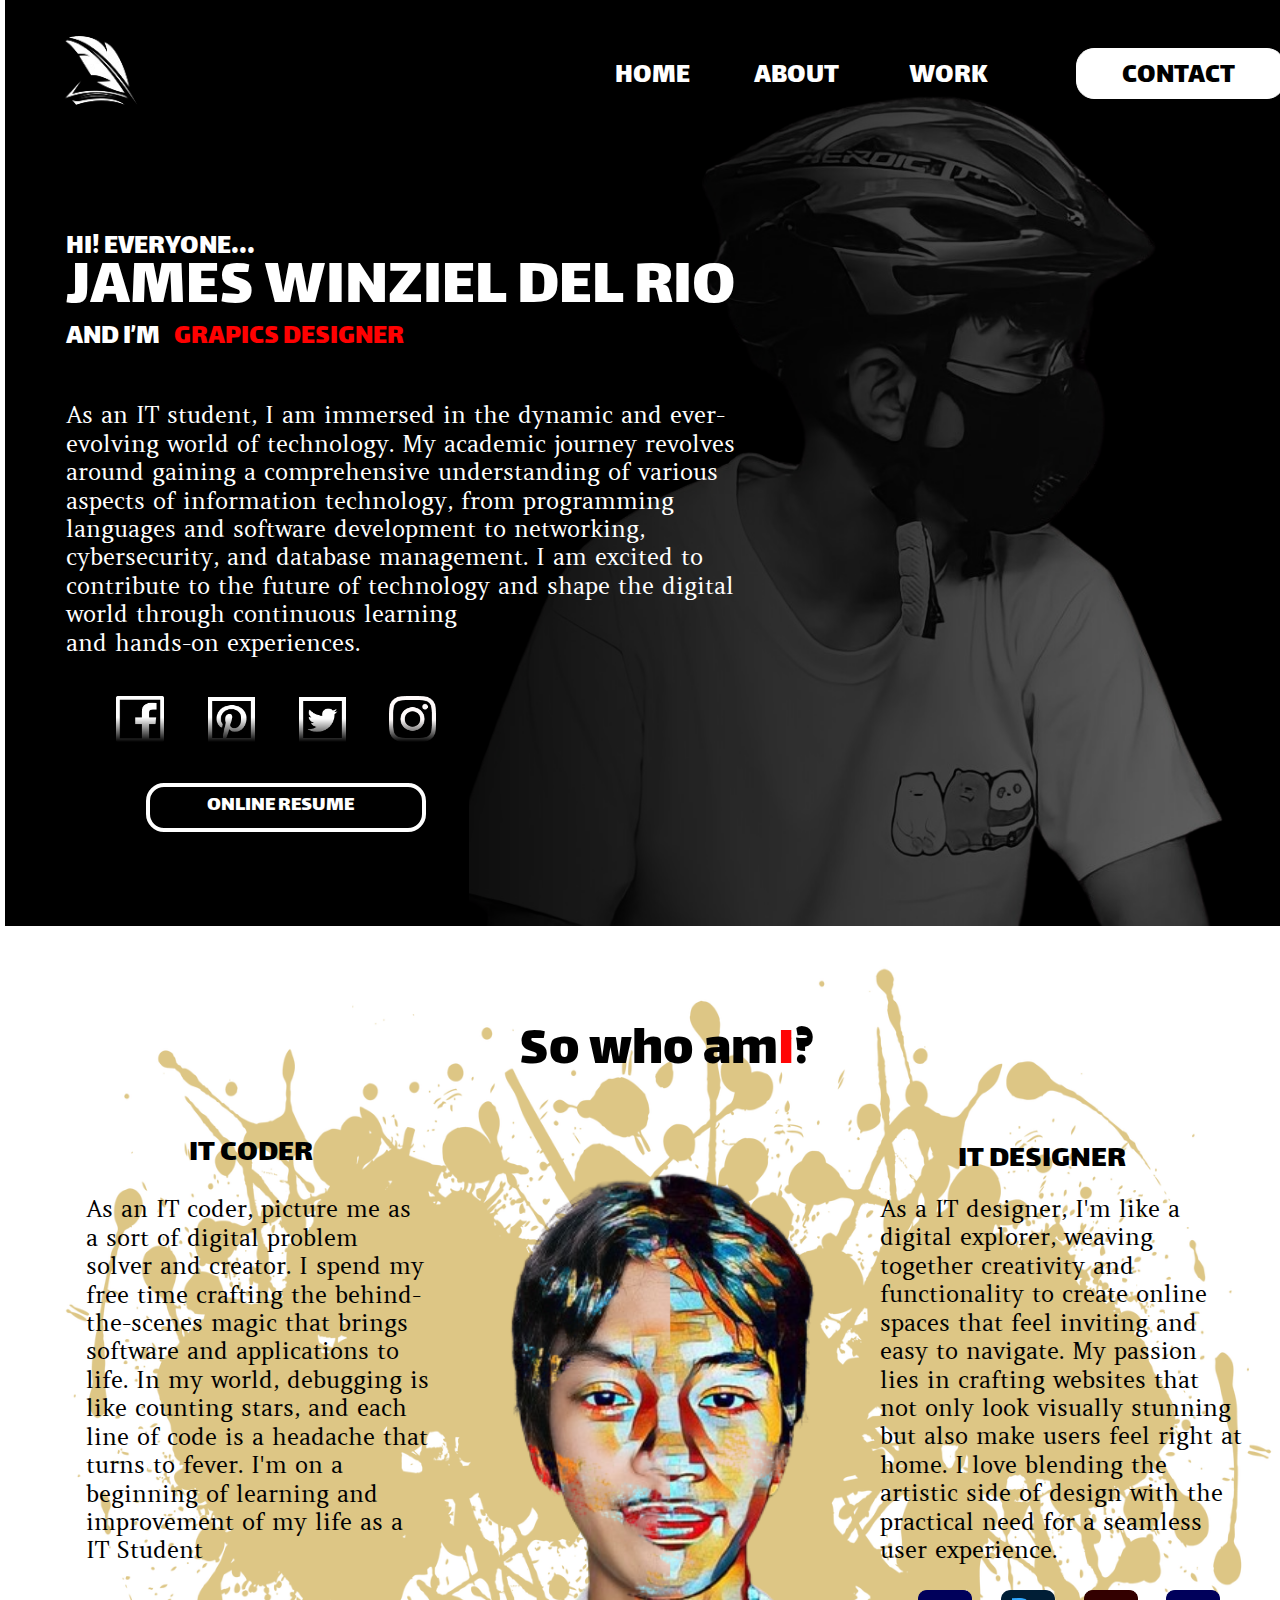
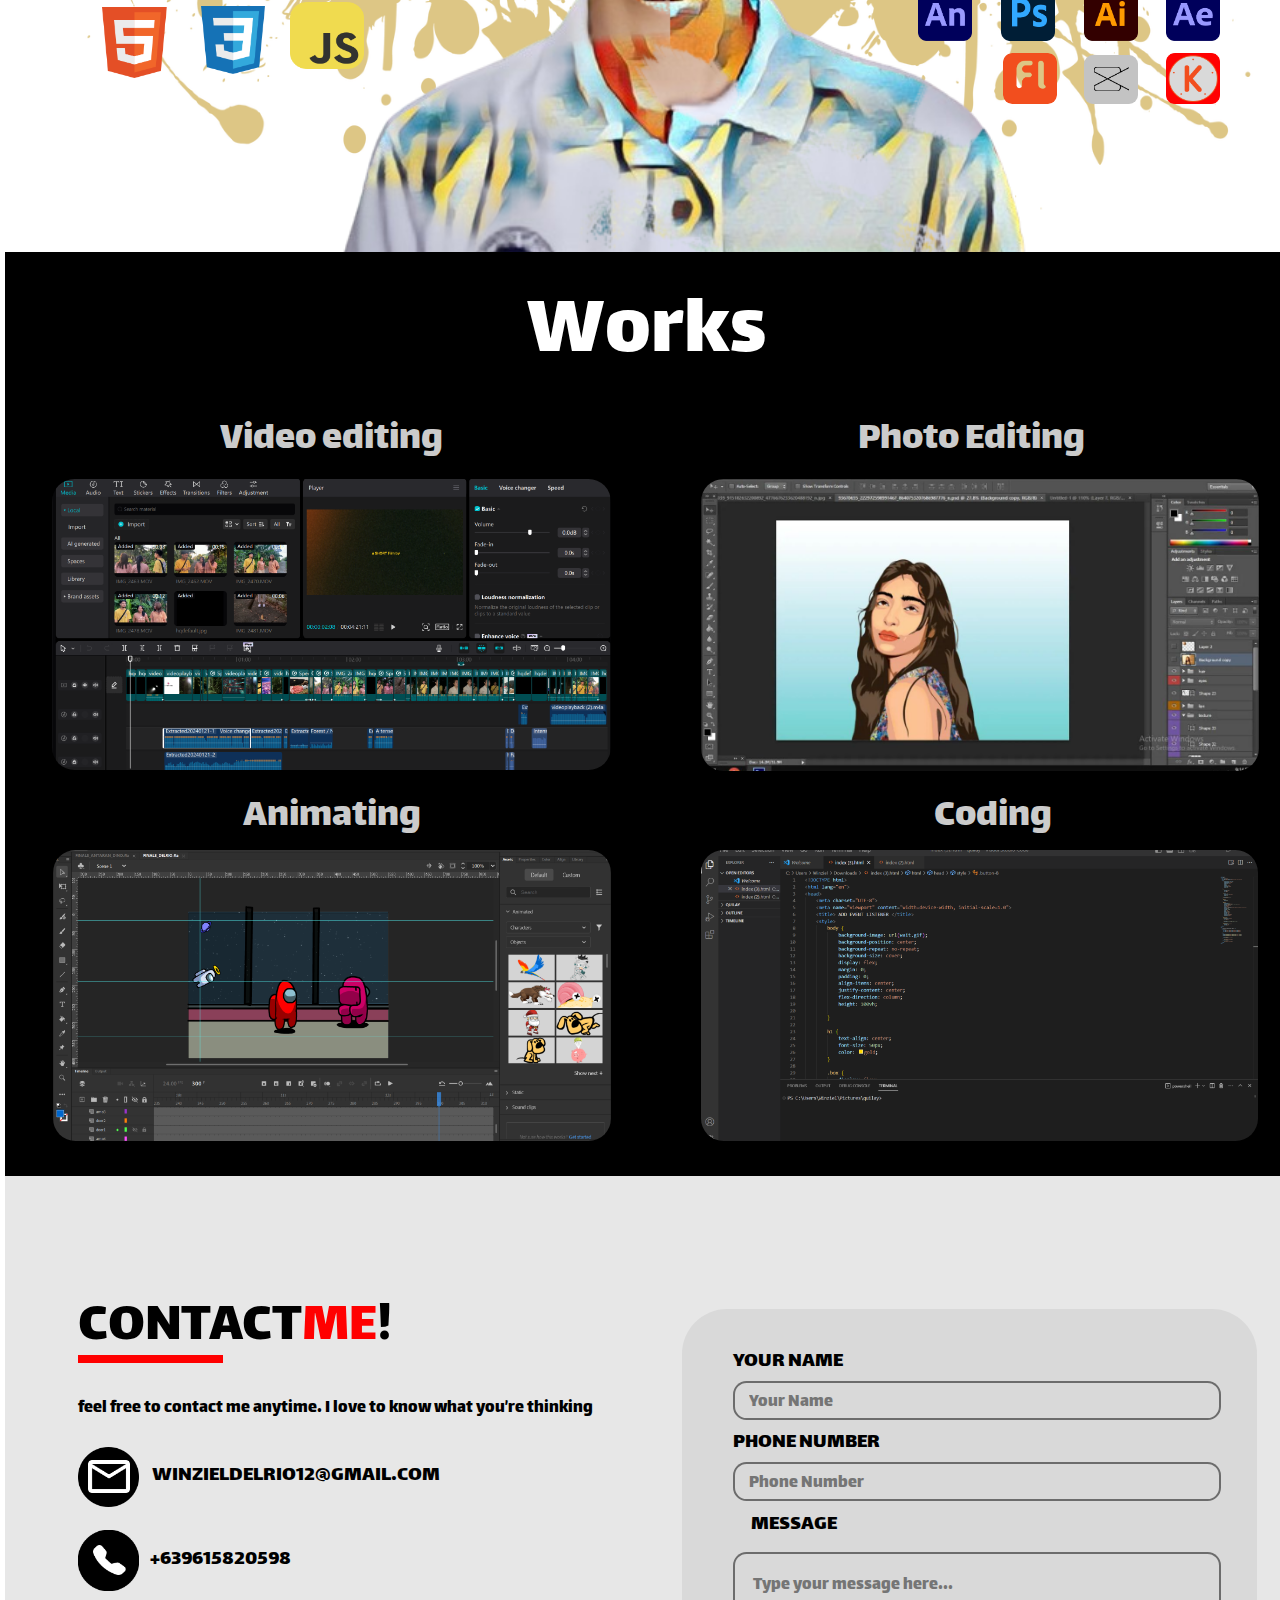
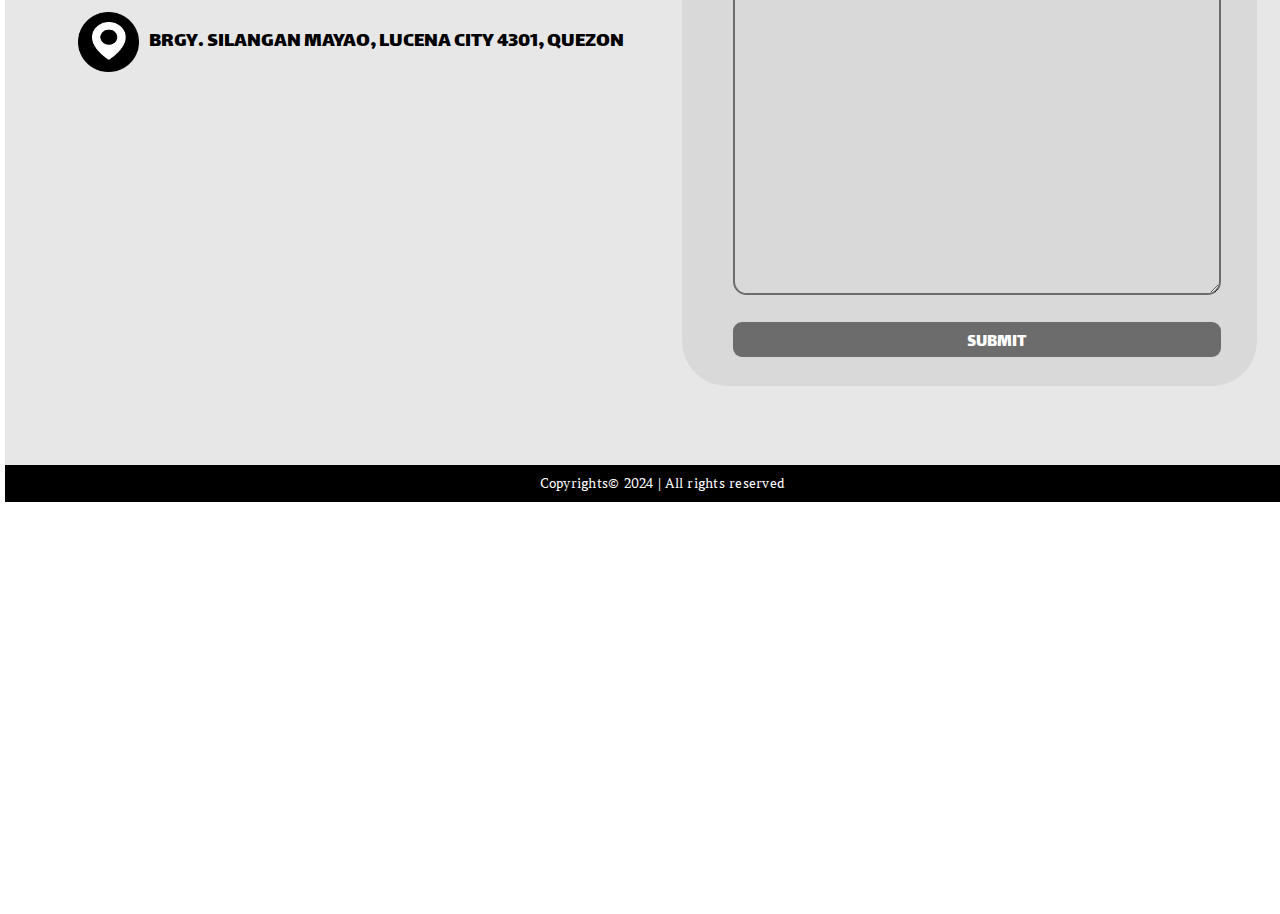
==== commit fe8a5fe5: "Update index.html" ====
--- a/index.html
+++ b/index.html
@@ -2,8 +2,8 @@
 <html>
 <head>
   <title>Delrio Portfolio</title>
+  <link rel="icon" type="image/png" href="assets/meme_doge_dog.png">
   <meta charset="utf-8" />
-  <link rel="icon" href="/favicon.ico" />
   <meta name="viewport" content="width=device-width, initial-scale=1" />
   <meta name="theme-color" content="#000000" />
   <title>Desktop - 1</title>
